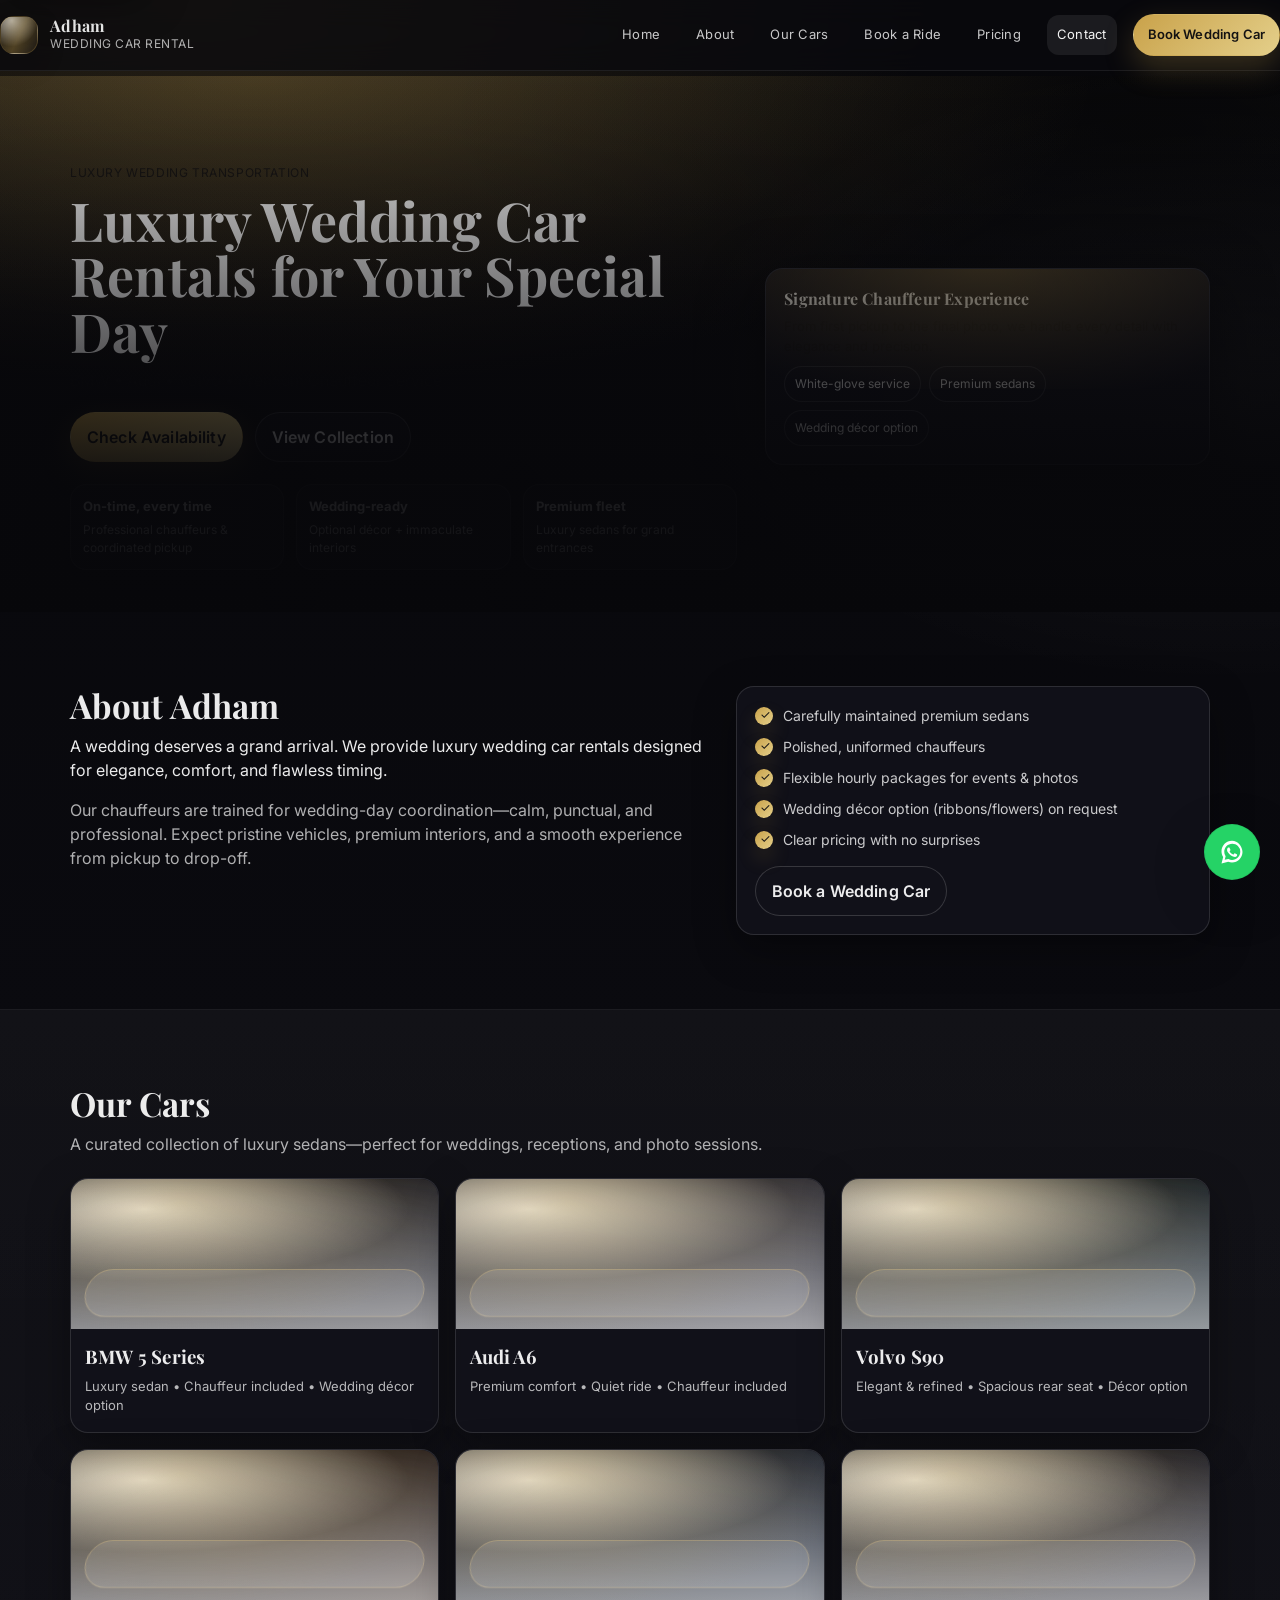
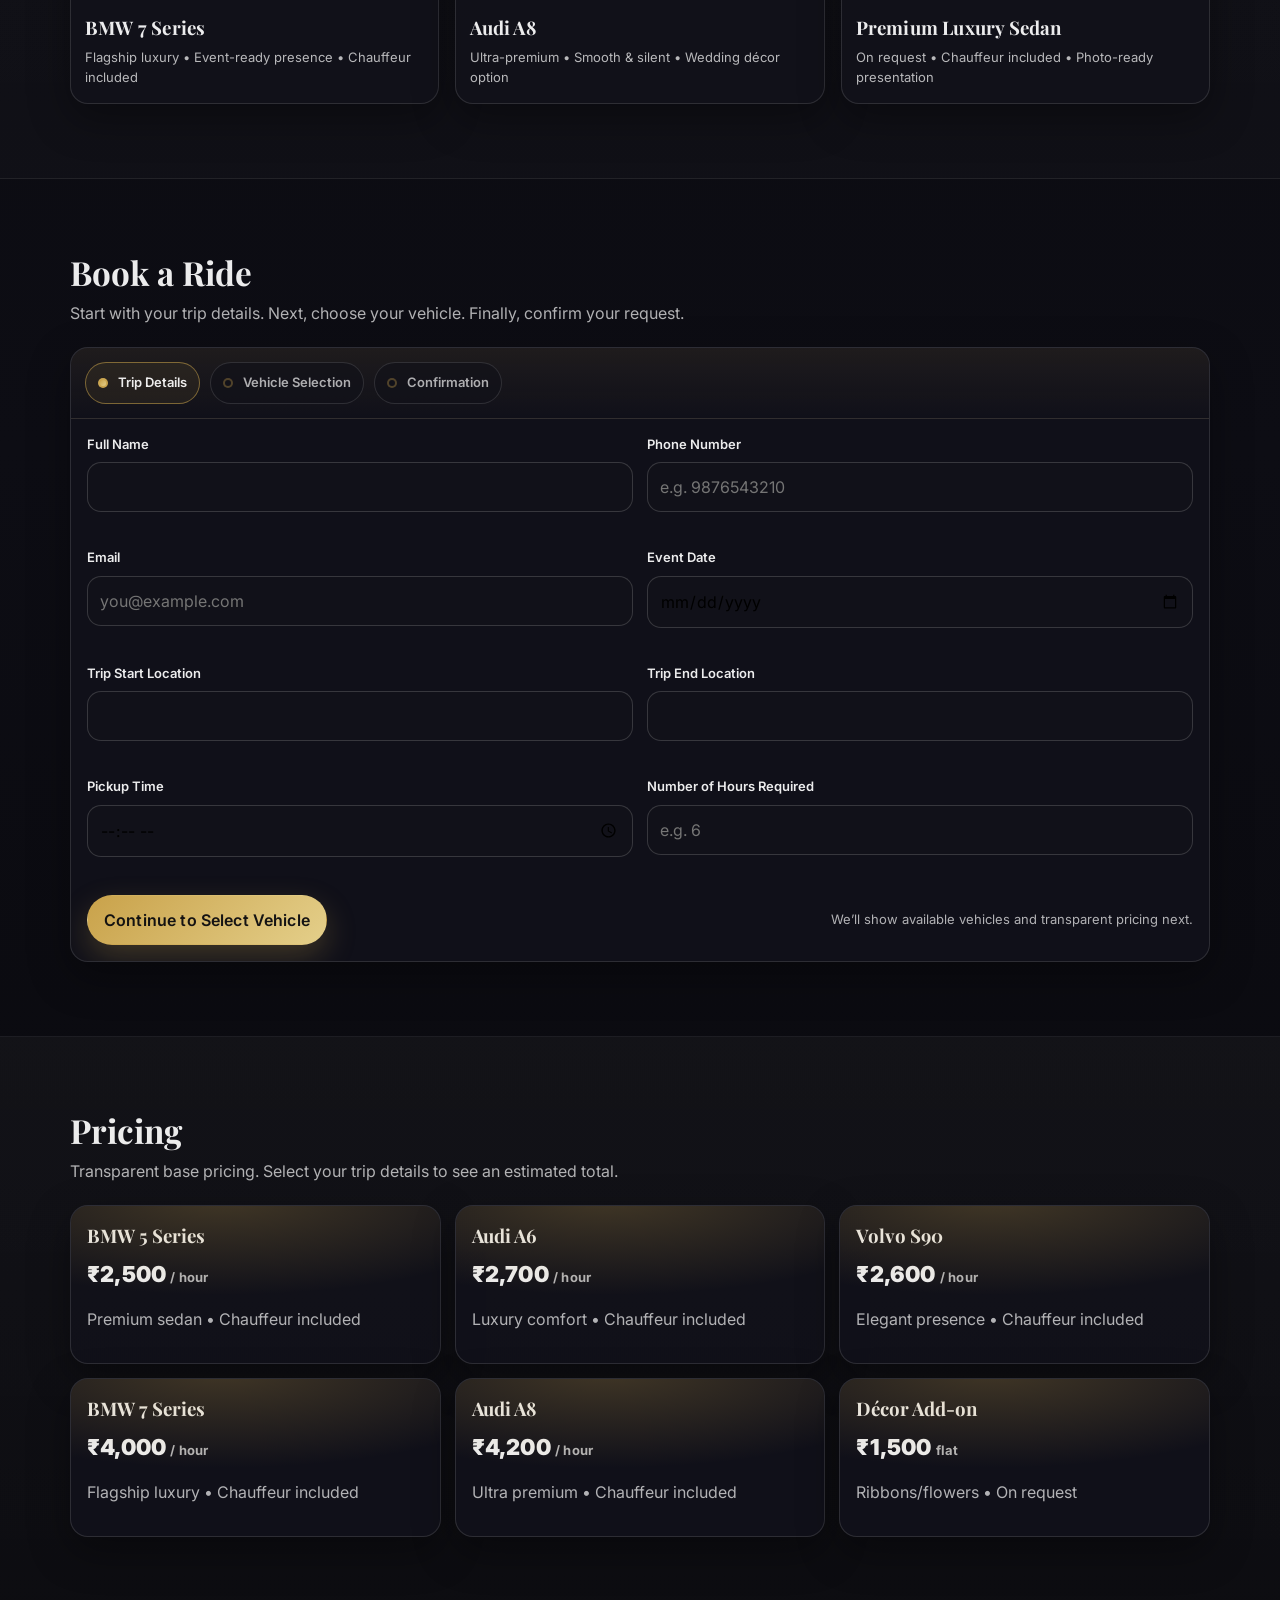
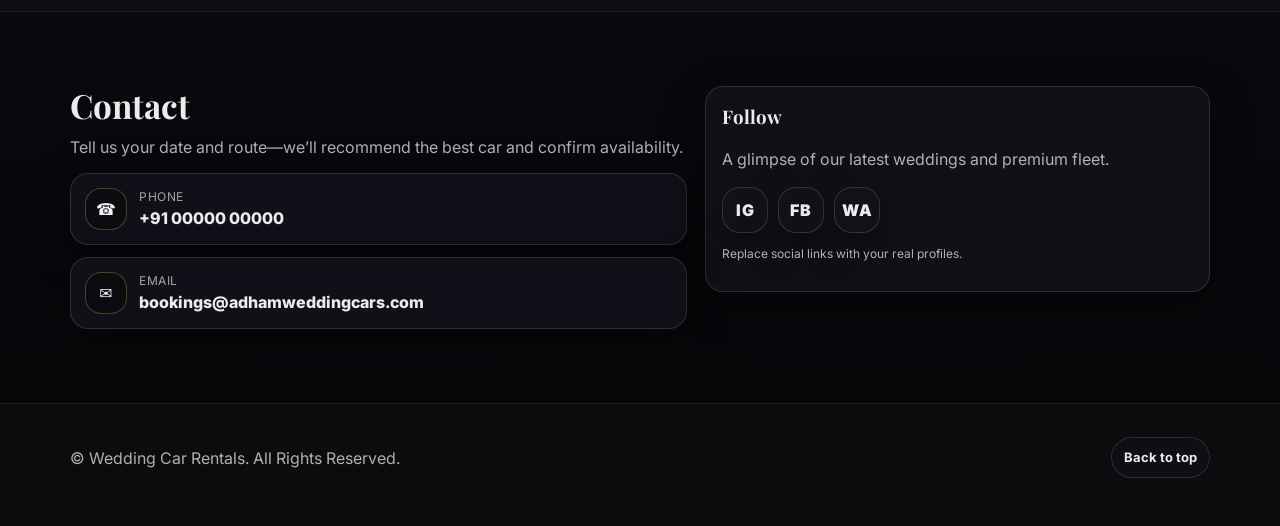
==== index.html @ 4a78a53e "Initial commit" ====
<!doctype html>
<html lang="en">
  <head>
    <meta charset="UTF-8" />
    <meta name="viewport" content="width=device-width, initial-scale=1.0" />
    <meta
      name="description"
      content="Adham Wedding Car Rental — Luxury wedding car rentals with premium chauffeurs. BMW, Audi, Volvo. Elegant, punctual, and unforgettable."
    />
    <title>Adham Wedding Car Rental — Luxury Wedding Cars</title>

    <link rel="preconnect" href="https://fonts.googleapis.com" />
    <link rel="preconnect" href="https://fonts.gstatic.com" crossorigin />
    <link
      href="https://fonts.googleapis.com/css2?family=Inter:wght@300;400;500;600&family=Playfair+Display:wght@500;600;700&display=swap"
      rel="stylesheet"
    />

    <link rel="stylesheet" href="./styles.css" />
  </head>
  <body>
    <a class="skip-link" href="#home">Skip to content</a>

    <header class="site-header" role="banner">
      <nav class="nav" aria-label="Primary">
        <a class="brand" href="#home" aria-label="Adham Wedding Car Rental">
          <span class="brand-mark" aria-hidden="true"></span>
          <span class="brand-text">
            <span class="brand-name">Adham</span>
            <span class="brand-sub">Wedding Car Rental</span>
          </span>
        </a>

        <button class="nav-toggle" type="button" aria-expanded="false" aria-controls="navMenu">
          <span class="nav-toggle-lines" aria-hidden="true"></span>
          <span class="sr-only">Open menu</span>
        </button>

        <div id="navMenu" class="nav-menu">
          <a class="nav-link" href="#home">Home</a>
          <a class="nav-link" href="#about">About</a>
          <a class="nav-link" href="#cars">Our Cars</a>
          <a class="nav-link" href="#booking">Book a Ride</a>
          <a class="nav-link" href="#pricing">Pricing</a>
          <a class="nav-link" href="#contact">Contact</a>
          <a class="btn btn-gold btn-sm" href="#booking">Book Wedding Car</a>
        </div>
      </nav>
    </header>

    <main id="home" class="page">
      <!-- Hero -->
      <section class="hero" aria-label="Hero">
        <div class="container hero-grid">
          <div class="hero-copy">
            <p class="kicker">Luxury wedding transportation</p>
            <h1 class="hero-title">Luxury Wedding Car Rentals for Your Special Day</h1>
            <p class="hero-subtitle">
              BMW • Audi • Volvo • Premium Chauffeur Service
            </p>

            <div class="hero-actions">
              <a class="btn btn-gold" href="#booking">Check Availability</a>
              <a class="btn btn-ghost" href="#cars">View Collection</a>
            </div>

            <dl class="hero-trust">
              <div class="trust-item">
                <dt class="trust-title">On-time, every time</dt>
                <dd class="trust-desc">Professional chauffeurs & coordinated pickup</dd>
              </div>
              <div class="trust-item">
                <dt class="trust-title">Wedding-ready</dt>
                <dd class="trust-desc">Optional décor + immaculate interiors</dd>
              </div>
              <div class="trust-item">
                <dt class="trust-title">Premium fleet</dt>
                <dd class="trust-desc">Luxury sedans for grand entrances</dd>
              </div>
            </dl>
          </div>

          <div class="hero-card" aria-label="Featured cars">
            <div class="hero-card-top">
              <p class="hero-card-title">Signature Chauffeur Experience</p>
              <p class="hero-card-note">
                From first pickup to the final photo, we handle every detail with elegance and
                precision.
              </p>
            </div>
            <div class="hero-badges" aria-hidden="true">
              <span class="badge">White-glove service</span>
              <span class="badge">Premium sedans</span>
              <span class="badge">Wedding décor option</span>
            </div>
          </div>
        </div>
        <div class="hero-fade" aria-hidden="true"></div>
      </section>

      <!-- About -->
      <section id="about" class="section">
        <div class="container two-col">
          <div>
            <h2 class="section-title">About Adham</h2>
            <p class="section-lede">
              A wedding deserves a grand arrival. We provide luxury wedding car rentals designed for
              elegance, comfort, and flawless timing.
            </p>
            <p class="muted">
              Our chauffeurs are trained for wedding-day coordination—calm, punctual, and
              professional. Expect pristine vehicles, premium interiors, and a smooth experience from
              pickup to drop-off.
            </p>
          </div>

          <div class="about-panel" role="note" aria-label="What you can expect">
            <ul class="checklist">
              <li>Carefully maintained premium sedans</li>
              <li>Polished, uniformed chauffeurs</li>
              <li>Flexible hourly packages for events & photos</li>
              <li>Wedding décor option (ribbons/flowers) on request</li>
              <li>Clear pricing with no surprises</li>
            </ul>
            <a class="btn btn-outline" href="#booking">Book a Wedding Car</a>
          </div>
        </div>
      </section>

      <!-- Our Cars -->
      <section id="cars" class="section section-alt">
        <div class="container">
          <div class="section-head">
            <h2 class="section-title">Our Cars</h2>
            <p class="section-lede muted">
              A curated collection of luxury sedans—perfect for weddings, receptions, and photo
              sessions.
            </p>
          </div>

          <div class="cars-grid" role="list">
            <article class="car-card" role="listitem">
              <div class="car-media car-media-bmw5" aria-hidden="true"></div>
              <div class="car-body">
                <h3 class="car-title">BMW 5 Series</h3>
                <p class="car-desc">Luxury sedan • Chauffeur included • Wedding décor option</p>
              </div>
            </article>

            <article class="car-card" role="listitem">
              <div class="car-media car-media-a6" aria-hidden="true"></div>
              <div class="car-body">
                <h3 class="car-title">Audi A6</h3>
                <p class="car-desc">Premium comfort • Quiet ride • Chauffeur included</p>
              </div>
            </article>

            <article class="car-card" role="listitem">
              <div class="car-media car-media-s90" aria-hidden="true"></div>
              <div class="car-body">
                <h3 class="car-title">Volvo S90</h3>
                <p class="car-desc">Elegant & refined • Spacious rear seat • Décor option</p>
              </div>
            </article>

            <article class="car-card" role="listitem">
              <div class="car-media car-media-bmw7" aria-hidden="true"></div>
              <div class="car-body">
                <h3 class="car-title">BMW 7 Series</h3>
                <p class="car-desc">Flagship luxury • Event-ready presence • Chauffeur included</p>
              </div>
            </article>

            <article class="car-card" role="listitem">
              <div class="car-media car-media-a8" aria-hidden="true"></div>
              <div class="car-body">
                <h3 class="car-title">Audi A8</h3>
                <p class="car-desc">Ultra-premium • Smooth & silent • Wedding décor option</p>
              </div>
            </article>

            <article class="car-card" role="listitem">
              <div class="car-media car-media-sclass" aria-hidden="true"></div>
              <div class="car-body">
                <h3 class="car-title">Premium Luxury Sedan</h3>
                <p class="car-desc">On request • Chauffeur included • Photo-ready presentation</p>
              </div>
            </article>
          </div>
        </div>
      </section>

      <!-- Booking -->
      <section id="booking" class="section">
        <div class="container">
          <div class="section-head">
            <h2 class="section-title">Book a Ride</h2>
            <p class="section-lede muted">
              Start with your trip details. Next, choose your vehicle. Finally, confirm your request.
            </p>
          </div>

          <div class="flow">
            <div class="flow-steps" aria-label="Booking steps">
              <div class="step step-active" data-step="1">
                <span class="step-dot" aria-hidden="true"></span>
                <span class="step-label">Trip Details</span>
              </div>
              <div class="step" data-step="2">
                <span class="step-dot" aria-hidden="true"></span>
                <span class="step-label">Vehicle Selection</span>
              </div>
              <div class="step" data-step="3">
                <span class="step-dot" aria-hidden="true"></span>
                <span class="step-label">Confirmation</span>
              </div>
            </div>

            <div class="flow-panels">
              <!-- Step 1 -->
              <section class="panel panel-active" aria-label="Trip details" data-panel="1">
                <form id="tripForm" class="form" novalidate>
                  <div class="grid-2">
                    <div class="field">
                      <label for="fullName">Full Name</label>
                      <input id="fullName" name="fullName" type="text" autocomplete="name" required />
                      <p class="field-error" data-error-for="fullName"></p>
                    </div>

                    <div class="field">
                      <label for="phone">Phone Number</label>
                      <input
                        id="phone"
                        name="phone"
                        type="tel"
                        inputmode="tel"
                        autocomplete="tel"
                        placeholder="e.g. 9876543210"
                        required
                      />
                      <p class="field-error" data-error-for="phone"></p>
                    </div>

                    <div class="field">
                      <label for="email">Email</label>
                      <input
                        id="email"
                        name="email"
                        type="email"
                        autocomplete="email"
                        placeholder="you@example.com"
                        required
                      />
                      <p class="field-error" data-error-for="email"></p>
                    </div>

                    <div class="field">
                      <label for="eventDate">Event Date</label>
                      <input id="eventDate" name="eventDate" type="date" required />
                      <p class="field-error" data-error-for="eventDate"></p>
                    </div>

                    <div class="field">
                      <label for="startLocation">Trip Start Location</label>
                      <input
                        id="startLocation"
                        name="startLocation"
                        type="text"
                        autocomplete="street-address"
                        required
                      />
                      <p class="field-error" data-error-for="startLocation"></p>
                    </div>

                    <div class="field">
                      <label for="endLocation">Trip End Location</label>
                      <input id="endLocation" name="endLocation" type="text" required />
                      <p class="field-error" data-error-for="endLocation"></p>
                    </div>

                    <div class="field">
                      <label for="pickupTime">Pickup Time</label>
                      <input id="pickupTime" name="pickupTime" type="time" required />
                      <p class="field-error" data-error-for="pickupTime"></p>
                    </div>

                    <div class="field">
                      <label for="hours">Number of Hours Required</label>
                      <input
                        id="hours"
                        name="hours"
                        type="number"
                        min="1"
                        step="1"
                        placeholder="e.g. 6"
                        required
                      />
                      <p class="field-error" data-error-for="hours"></p>
                    </div>
                  </div>

                  <div class="form-actions">
                    <button class="btn btn-gold" type="submit">Continue to Select Vehicle</button>
                    <p class="form-note muted">
                      We’ll show available vehicles and transparent pricing next.
                    </p>
                  </div>
                </form>
              </section>

              <!-- Step 2 -->
              <section class="panel" aria-label="Vehicle selection" data-panel="2">
                <div class="summary-box" aria-label="Your trip details">
                  <div class="summary-grid">
                    <div class="summary-item">
                      <p class="summary-label">Route</p>
                      <p class="summary-value" id="summaryRoute">—</p>
                    </div>
                    <div class="summary-item">
                      <p class="summary-label">Date & time</p>
                      <p class="summary-value" id="summaryDateTime">—</p>
                    </div>
                    <div class="summary-item">
                      <p class="summary-label">Duration</p>
                      <p class="summary-value" id="summaryHours">—</p>
                    </div>
                  </div>
                </div>

                <div class="vehicle-grid" id="vehicleGrid" aria-label="Available vehicles">
                  <!-- injected by JS -->
                </div>

                <div class="panel-actions">
                  <button class="btn btn-outline" type="button" id="backToForm">Back</button>
                  <button class="btn btn-gold" type="button" id="continueToConfirm" disabled>
                    Continue to Confirmation
                  </button>
                </div>
              </section>

              <!-- Step 3 -->
              <section class="panel" aria-label="Confirmation" data-panel="3">
                <div class="confirm-grid">
                  <div class="confirm-card">
                    <h3 class="confirm-title">Booking Summary</h3>
                    <div class="confirm-list">
                      <div class="confirm-row">
                        <span class="confirm-key">Selected car</span>
                        <span class="confirm-val" id="confirmCar">—</span>
                      </div>
                      <div class="confirm-row">
                        <span class="confirm-key">Trip</span>
                        <span class="confirm-val" id="confirmTrip">—</span>
                      </div>
                      <div class="confirm-row">
                        <span class="confirm-key">Date & time</span>
                        <span class="confirm-val" id="confirmDateTime">—</span>
                      </div>
                      <div class="confirm-row">
                        <span class="confirm-key">Base price</span>
                        <span class="confirm-val" id="confirmBasePrice">—</span>
                      </div>
                      <div class="confirm-row confirm-total">
                        <span class="confirm-key">Estimated total</span>
                        <span class="confirm-val" id="confirmTotal">—</span>
                      </div>
                    </div>

                    <p class="muted tiny">
                      Final pricing may vary based on travel distance, décor, and waiting time. We’ll
                      confirm details by phone/email.
                    </p>

                    <div class="panel-actions">
                      <button class="btn btn-outline" type="button" id="backToVehicles">Back</button>
                      <button class="btn btn-gold" type="button" id="requestBooking">
                        Request Booking / Confirm Booking
                      </button>
                    </div>

                    <p id="requestResult" class="request-result" role="status" aria-live="polite"></p>
                  </div>

                  <aside class="confirm-aside" aria-label="Trust and support">
                    <div class="aside-box">
                      <h4 class="aside-title">Why couples choose us</h4>
                      <ul class="mini-list">
                        <li>Wedding-day punctuality & calm coordination</li>
                        <li>Immaculate cars with premium interiors</li>
                        <li>Experienced chauffeurs, polished service</li>
                      </ul>
                    </div>
                    <div class="aside-box">
                      <h4 class="aside-title">Need help?</h4>
                      <p class="muted">
                        Call us and we’ll guide you through the best car and package for your event.
                      </p>
                      <a class="btn btn-outline btn-full" href="tel:+910000000000">Call Now</a>
                    </div>
                  </aside>
                </div>
              </section>
            </div>
          </div>
        </div>
      </section>

      <!-- Pricing -->
      <section id="pricing" class="section section-alt">
        <div class="container">
          <div class="section-head">
            <h2 class="section-title">Pricing</h2>
            <p class="section-lede muted">
              Transparent base pricing. Select your trip details to see an estimated total.
            </p>
          </div>

          <div class="pricing-grid" aria-label="Base pricing">
            <div class="price-card">
              <h3 class="price-title">BMW 5 Series</h3>
              <p class="price-amt">₹2,500 <span class="price-unit">/ hour</span></p>
              <p class="muted">Premium sedan • Chauffeur included</p>
            </div>
            <div class="price-card">
              <h3 class="price-title">Audi A6</h3>
              <p class="price-amt">₹2,700 <span class="price-unit">/ hour</span></p>
              <p class="muted">Luxury comfort • Chauffeur included</p>
            </div>
            <div class="price-card">
              <h3 class="price-title">Volvo S90</h3>
              <p class="price-amt">₹2,600 <span class="price-unit">/ hour</span></p>
              <p class="muted">Elegant presence • Chauffeur included</p>
            </div>
            <div class="price-card">
              <h3 class="price-title">BMW 7 Series</h3>
              <p class="price-amt">₹4,000 <span class="price-unit">/ hour</span></p>
              <p class="muted">Flagship luxury • Chauffeur included</p>
            </div>
            <div class="price-card">
              <h3 class="price-title">Audi A8</h3>
              <p class="price-amt">₹4,200 <span class="price-unit">/ hour</span></p>
              <p class="muted">Ultra premium • Chauffeur included</p>
            </div>
            <div class="price-card">
              <h3 class="price-title">Décor Add-on</h3>
              <p class="price-amt">₹1,500 <span class="price-unit">flat</span></p>
              <p class="muted">Ribbons/flowers • On request</p>
            </div>
          </div>
        </div>
      </section>

      <!-- Contact -->
      <section id="contact" class="section">
        <div class="container contact-grid">
          <div>
            <h2 class="section-title">Contact</h2>
            <p class="section-lede muted">
              Tell us your date and route—we’ll recommend the best car and confirm availability.
            </p>
            <div class="contact-cards">
              <a class="contact-card" href="tel:+910000000000">
                <span class="contact-icon" aria-hidden="true">☎</span>
                <span>
                  <span class="contact-label">Phone</span>
                  <span class="contact-value">+91 00000 00000</span>
                </span>
              </a>
              <a class="contact-card" href="mailto:bookings@adhamweddingcars.com">
                <span class="contact-icon" aria-hidden="true">✉</span>
                <span>
                  <span class="contact-label">Email</span>
                  <span class="contact-value">bookings@adhamweddingcars.com</span>
                </span>
              </a>
            </div>
          </div>

          <div class="social-panel" aria-label="Social links">
            <h3 class="social-title">Follow</h3>
            <p class="muted">A glimpse of our latest weddings and premium fleet.</p>
            <div class="social-row">
              <a class="social-btn" href="#" aria-label="Instagram">
                <span aria-hidden="true">IG</span>
              </a>
              <a class="social-btn" href="#" aria-label="Facebook">
                <span aria-hidden="true">FB</span>
              </a>
              <a class="social-btn" href="#" aria-label="WhatsApp">
                <span aria-hidden="true">WA</span>
              </a>
            </div>
            <p class="muted tiny">Replace social links with your real profiles.</p>
          </div>
        </div>
      </section>
    </main>

    <footer class="footer" role="contentinfo">
      <div class="container footer-row">
        <p class="muted">© Wedding Car Rentals. All Rights Reserved.</p>
        <a class="back-top" href="#home">Back to top</a>
      </div>
    </footer>

    <a
      class="whatsapp-float"
      href="https://wa.me/918281943136?text=Hi%20Adham%2C%20I%27d%20like%20to%20book%20a%20wedding%20car."
      target="_blank"
      rel="noopener noreferrer"
      aria-label="Chat on WhatsApp"
    >
      <svg viewBox="0 0 32 32" aria-hidden="true" focusable="false">
        <path
          fill="currentColor"
          d="M16.02 3C9.39 3 4 8.39 4 15.02c0 2.33.66 4.6 1.91 6.56L4 29l7.63-1.86a12 12 0 0 0 4.39.83h.01C22.61 27.97 28 22.6 28 15.99 28 9.39 22.63 3 16.02 3Zm0 22.12h-.01c-1.42 0-2.82-.38-4.05-1.09l-.29-.17-3.98.97 1.06-3.87-.19-.3a9.1 9.1 0 0 1-1.4-4.93c0-5.03 4.1-9.13 9.14-9.13 2.44 0 4.73.95 6.45 2.67a9.08 9.08 0 0 1 2.68 6.44c0 5.03-4.1 9.41-9.41 9.41Zm5.24-6.72c-.28-.14-1.66-.82-1.92-.91-.26-.1-.45-.14-.64.14-.19.28-.74.91-.91 1.1-.17.19-.33.21-.62.07-.28-.14-1.18-.43-2.25-1.38-.83-.74-1.39-1.66-1.55-1.94-.16-.28-.02-.44.12-.58.13-.13.28-.33.43-.5.14-.17.19-.28.29-.47.1-.19.05-.36-.02-.5-.07-.14-.64-1.55-.88-2.13-.23-.56-.46-.49-.64-.5h-.55c-.19 0-.5.07-.76.36-.26.28-1 1-1 2.44 0 1.44 1.02 2.83 1.17 3.03.14.19 2 3.06 4.85 4.28.68.29 1.2.46 1.61.59.68.22 1.3.19 1.79.11.55-.08 1.66-.68 1.9-1.34.23-.66.23-1.23.16-1.34-.07-.12-.26-.19-.55-.33Z"
        />
      </svg>
    </a>

    <script src="./script.js" defer></script>
  </body>
</html>
---- styles.css ----
:root {
  --bg: #07070a;
  --bg-2: #0d0d14;
  --text: rgba(255, 255, 255, 0.92);
  --muted: rgba(255, 255, 255, 0.68);
  --hairline: rgba(255, 255, 255, 0.12);
  --soft: rgba(255, 255, 255, 0.06);
  --surface: rgba(18, 18, 26, 0.86);
  --surface-strong: rgba(18, 18, 26, 0.94);
  --glass: rgba(18, 18, 26, 0.62);
  --gold: #c9a24a;
  --gold-2: #e4cf8a;
  --shadow: 0 18px 60px rgba(0, 0, 0, 0.55);
  --shadow-soft: 0 14px 40px rgba(0, 0, 0, 0.35);
  --radius: 18px;
  --radius-sm: 14px;
  --max: 1140px;
  --serif: "Playfair Display", ui-serif, Georgia, serif;
  --sans: "Inter", ui-sans-serif, system-ui, -apple-system, Segoe UI, Roboto, Arial, sans-serif;
  --ease: cubic-bezier(0.2, 0.8, 0.2, 1);
}

*,
*::before,
*::after {
  box-sizing: border-box;
}

html {
  scroll-behavior: smooth;
}

body {
  margin: 0;
  font-family: var(--sans);
  color: var(--text);
  background:
    radial-gradient(1200px 520px at 15% 0%, rgba(201, 162, 74, 0.16), rgba(201, 162, 74, 0) 62%),
    radial-gradient(900px 520px at 95% 10%, rgba(255, 255, 255, 0.06), rgba(255, 255, 255, 0) 60%),
    linear-gradient(180deg, var(--bg), var(--bg-2) 55%, var(--bg));
  line-height: 1.5;
  text-rendering: optimizeLegibility;
}

img {
  max-width: 100%;
  display: block;
}

a {
  color: inherit;
  text-decoration: none;
}

button,
input {
  font: inherit;
}

.sr-only {
  position: absolute;
  width: 1px;
  height: 1px;
  padding: 0;
  margin: -1px;
  overflow: hidden;
  clip: rect(0, 0, 0, 0);
  white-space: nowrap;
  border-width: 0;
}

.skip-link {
  position: absolute;
  top: 10px;
  left: 10px;
  z-index: 9999;
  padding: 10px 12px;
  border-radius: 12px;
  background: var(--surface-strong);
  border: 1px solid var(--hairline);
  box-shadow: var(--shadow-soft);
  transform: translateY(-150%);
  transition: transform 240ms var(--ease);
}
.skip-link:focus {
  transform: translateY(0);
}

.container {
  width: min(var(--max), calc(100% - 40px));
  margin: 0 auto;
}

.site-header {
  position: fixed;
  top: 0;
  left: 0;
  right: 0;
  z-index: 80;
  background: rgba(10, 10, 14, 0.72);
  backdrop-filter: blur(14px);
  border-bottom: 1px solid rgba(255, 255, 255, 0.08);
}

.nav {
  display: flex;
  align-items: center;
  justify-content: space-between;
  gap: 16px;
  padding: 14px 0;
}

.brand {
  display: flex;
  align-items: center;
  gap: 12px;
}

.brand-mark {
  width: 38px;
  height: 38px;
  border-radius: 14px;
  background:
    radial-gradient(120% 120% at 30% 10%, rgba(255, 255, 255, 0.7), rgba(255, 255, 255, 0) 60%),
    linear-gradient(135deg, rgba(11, 11, 15, 0.98), rgba(11, 11, 15, 0.88));
  border: 1px solid rgba(201, 162, 74, 0.35);
  box-shadow: 0 10px 30px rgba(11, 11, 15, 0.16);
  position: relative;
  overflow: hidden;
}
.brand-mark::after {
  content: "";
  position: absolute;
  inset: -40%;
  background: linear-gradient(90deg, rgba(201, 162, 74, 0), rgba(201, 162, 74, 0.45), rgba(201, 162, 74, 0));
  transform: rotate(25deg);
  opacity: 0.8;
}

.brand-text {
  display: grid;
}
.brand-name {
  font-family: var(--serif);
  font-weight: 700;
  letter-spacing: 0.3px;
  line-height: 1.1;
}
.brand-sub {
  font-size: 12px;
  color: var(--muted);
  letter-spacing: 0.5px;
  text-transform: uppercase;
}

.nav-toggle {
  display: none;
  appearance: none;
  border: 1px solid var(--hairline);
  background: var(--surface-strong);
  border-radius: 14px;
  padding: 10px 12px;
  box-shadow: var(--shadow-soft);
}
.nav-toggle-lines {
  width: 18px;
  height: 12px;
  display: block;
  position: relative;
}
.nav-toggle-lines::before,
.nav-toggle-lines::after {
  content: "";
  position: absolute;
  left: 0;
  right: 0;
  height: 2px;
  background: rgba(255, 255, 255, 0.9);
  border-radius: 99px;
}
.nav-toggle-lines::before {
  top: 0;
}
.nav-toggle-lines::after {
  bottom: 0;
}
.nav-toggle-lines {
  background: rgba(255, 255, 255, 0.9);
  height: 2px;
  border-radius: 99px;
  top: 5px;
}

.nav-menu {
  display: flex;
  align-items: center;
  gap: 16px;
}
.nav-link {
  font-size: 13px;
  color: rgba(255, 255, 255, 0.78);
  letter-spacing: 0.25px;
  padding: 10px 10px;
  border-radius: 12px;
  transition: background 180ms var(--ease), color 180ms var(--ease);
}
.nav-link:hover {
  background: rgba(201, 162, 74, 0.1);
  color: rgba(255, 255, 255, 0.95);
}
.nav-link.active {
  background: rgba(255, 255, 255, 0.08);
  color: rgba(255, 255, 255, 0.95);
}

.page {
  padding-top: 76px;
}

.btn {
  display: inline-flex;
  align-items: center;
  justify-content: center;
  gap: 10px;
  padding: 12px 16px;
  border-radius: 999px;
  border: 1px solid transparent;
  font-weight: 600;
  letter-spacing: 0.15px;
  cursor: pointer;
  transition:
    transform 180ms var(--ease),
    box-shadow 180ms var(--ease),
    background 180ms var(--ease),
    border-color 180ms var(--ease),
    color 180ms var(--ease);
  user-select: none;
}
.btn:active {
  transform: translateY(1px);
}

.btn-gold {
  background: linear-gradient(135deg, var(--gold), var(--gold-2));
  color: rgba(11, 11, 15, 0.96);
  box-shadow: 0 12px 30px rgba(201, 162, 74, 0.25);
}
.btn-gold:hover {
  box-shadow: 0 16px 40px rgba(201, 162, 74, 0.34);
  transform: translateY(-1px);
}

.btn-ghost {
  background: rgba(18, 18, 26, 0.65);
  border-color: rgba(255, 255, 255, 0.14);
  color: rgba(255, 255, 255, 0.92);
}
.btn-ghost:hover {
  background: rgba(18, 18, 26, 0.9);
  box-shadow: var(--shadow-soft);
  transform: translateY(-1px);
}

.btn-outline {
  background: rgba(18, 18, 26, 0.88);
  border-color: rgba(255, 255, 255, 0.16);
  color: rgba(255, 255, 255, 0.92);
}
.btn-outline:hover {
  border-color: rgba(201, 162, 74, 0.45);
  box-shadow: var(--shadow-soft);
  transform: translateY(-1px);
}

.btn-sm {
  padding: 10px 14px;
  font-size: 13px;
}
.btn-full {
  width: 100%;
}

.hero {
  position: relative;
  overflow: hidden;
  padding: 88px 0 42px;
}
.hero::before {
  content: "";
  position: absolute;
  inset: 0;
  background:
    radial-gradient(1400px 520px at 20% 0%, rgba(201, 162, 74, 0.22), rgba(201, 162, 74, 0) 60%),
    radial-gradient(1200px 480px at 90% 10%, rgba(0, 0, 0, 0.5), rgba(0, 0, 0, 0) 60%),
    linear-gradient(180deg, rgba(255, 255, 255, 0.02), rgba(255, 255, 255, 0) 55%);
}
.hero::after {
  content: "";
  position: absolute;
  inset: 0;
  background:
    linear-gradient(180deg, rgba(7, 7, 10, 0.0), rgba(7, 7, 10, 0.92) 74%);
  background-size: cover;
  opacity: 1;
  mix-blend-mode: normal;
  filter: none;
}

.hero-grid {
  position: relative;
  display: grid;
  grid-template-columns: 1.2fr 0.8fr;
  gap: 28px;
  align-items: center;
}

.kicker {
  margin: 0 0 10px;
  font-size: 12px;
  letter-spacing: 0.6px;
  text-transform: uppercase;
  color: rgba(11, 11, 15, 0.7);
}

.hero-title {
  margin: 0 0 10px;
  font-family: var(--serif);
  font-weight: 700;
  letter-spacing: 0.2px;
  font-size: clamp(34px, 4.2vw, 54px);
  line-height: 1.03;
}

.hero-subtitle {
  margin: 0 0 20px;
  color: rgba(11, 11, 15, 0.78);
  font-size: 16px;
}

.hero-actions {
  display: flex;
  flex-wrap: wrap;
  gap: 12px;
  margin-bottom: 22px;
}

.hero-trust {
  display: grid;
  grid-template-columns: repeat(3, minmax(0, 1fr));
  gap: 12px;
  margin: 0;
}
.trust-item {
  background: var(--glass);
  border: 1px solid rgba(255, 255, 255, 0.1);
  border-radius: 16px;
  padding: 12px 12px;
  box-shadow: var(--shadow-soft);
}
.trust-title {
  font-weight: 700;
  font-size: 13px;
  margin: 0 0 4px;
}
.trust-desc {
  margin: 0;
  font-size: 12px;
  color: var(--muted);
}

.hero-card {
  position: relative;
  background: var(--surface);
  border: 1px solid rgba(255, 255, 255, 0.12);
  border-radius: var(--radius);
  box-shadow: var(--shadow);
  overflow: hidden;
}
.hero-card::before {
  content: "";
  position: absolute;
  inset: -60px -60px auto -60px;
  height: 180px;
  background: radial-gradient(60% 80% at 50% 30%, rgba(201, 162, 74, 0.35), rgba(201, 162, 74, 0));
}
.hero-card-top {
  padding: 18px 18px 10px;
}
.hero-card-title {
  margin: 0 0 6px;
  font-family: var(--serif);
  font-weight: 700;
  letter-spacing: 0.2px;
}
.hero-card-note {
  margin: 0;
  color: rgba(11, 11, 15, 0.72);
  font-size: 13px;
}
.hero-badges {
  display: flex;
  flex-wrap: wrap;
  gap: 8px;
  padding: 0 18px 18px;
}
.badge {
  font-size: 12px;
  padding: 8px 10px;
  border-radius: 999px;
  border: 1px solid rgba(255, 255, 255, 0.12);
  background: rgba(18, 18, 26, 0.7);
}

.hero-fade {
  position: absolute;
  left: 0;
  right: 0;
  bottom: -2px;
  height: 48px;
  background: linear-gradient(180deg, rgba(7, 7, 10, 0), rgba(7, 7, 10, 1));
}

.section {
  padding: 74px 0;
}
.section-alt {
  background: linear-gradient(180deg, rgba(255, 255, 255, 0.03), rgba(255, 255, 255, 0.015));
  border-top: 1px solid rgba(255, 255, 255, 0.06);
  border-bottom: 1px solid rgba(255, 255, 255, 0.06);
}

.section-head {
  max-width: 820px;
  margin-bottom: 22px;
}

.section-title {
  margin: 0 0 10px;
  font-family: var(--serif);
  font-weight: 700;
  font-size: clamp(26px, 2.6vw, 36px);
  line-height: 1.15;
}

.section-lede {
  margin: 0;
  font-size: 16px;
}

.muted {
  color: var(--muted);
}
.tiny {
  font-size: 12px;
}

.two-col {
  display: grid;
  grid-template-columns: 1.15fr 0.85fr;
  gap: 24px;
  align-items: start;
}

.about-panel {
  border-radius: var(--radius);
  border: 1px solid rgba(255, 255, 255, 0.12);
  background: var(--surface-strong);
  box-shadow: var(--shadow-soft);
  padding: 18px;
}

.checklist {
  list-style: none;
  padding: 0;
  margin: 0 0 16px;
  display: grid;
  gap: 10px;
}
.checklist li {
  position: relative;
  padding-left: 28px;
  font-size: 14px;
  color: rgba(255, 255, 255, 0.78);
}
.checklist li::before {
  content: "";
  position: absolute;
  left: 0;
  top: 2px;
  width: 18px;
  height: 18px;
  border-radius: 999px;
  background: linear-gradient(135deg, var(--gold), var(--gold-2));
  box-shadow: 0 10px 20px rgba(201, 162, 74, 0.18);
}
.checklist li::after {
  content: "✓";
  position: absolute;
  left: 5px;
  top: 1px;
  font-size: 12px;
  color: rgba(11, 11, 15, 0.95);
}

.cars-grid {
  display: grid;
  grid-template-columns: repeat(3, minmax(0, 1fr));
  gap: 16px;
}

.car-card {
  border-radius: var(--radius);
  border: 1px solid rgba(255, 255, 255, 0.12);
  background: var(--surface);
  box-shadow: var(--shadow-soft);
  overflow: hidden;
  transform: translateY(0);
  transition: transform 240ms var(--ease), box-shadow 240ms var(--ease), border-color 240ms var(--ease);
}
.car-card:hover {
  transform: translateY(-4px);
  box-shadow: var(--shadow);
  border-color: rgba(201, 162, 74, 0.42);
}

.car-media {
  height: 150px;
  position: relative;
  background:
    radial-gradient(120% 80% at 20% 20%, rgba(255, 255, 255, 0.9), rgba(255, 255, 255, 0) 60%),
    linear-gradient(135deg, rgba(11, 11, 15, 0.95), rgba(11, 11, 15, 0.75));
}
.car-media::after {
  content: "";
  position: absolute;
  inset: 0;
  background:
    radial-gradient(500px 220px at 30% 15%, rgba(201, 162, 74, 0.34), rgba(201, 162, 74, 0) 60%),
    linear-gradient(180deg, rgba(255, 255, 255, 0), rgba(255, 255, 255, 0.55));
  opacity: 0.95;
}
.car-media::before {
  content: "";
  position: absolute;
  left: 14px;
  right: 14px;
  bottom: 12px;
  height: 48px;
  border-radius: 26px;
  background: rgba(255, 255, 255, 0.12);
  border: 1px solid rgba(201, 162, 74, 0.35);
  transform: skewX(-10deg);
  filter: blur(0.2px);
}

.car-media-bmw5 {
  background:
    radial-gradient(120% 80% at 20% 20%, rgba(255, 255, 255, 0.9), rgba(255, 255, 255, 0) 60%),
    linear-gradient(135deg, #0b0b0f, #2c2c34);
}
.car-media-a6 {
  background:
    radial-gradient(120% 80% at 20% 20%, rgba(255, 255, 255, 0.9), rgba(255, 255, 255, 0) 60%),
    linear-gradient(135deg, #14141a, #3b3b46);
}
.car-media-s90 {
  background:
    radial-gradient(120% 80% at 20% 20%, rgba(255, 255, 255, 0.9), rgba(255, 255, 255, 0) 60%),
    linear-gradient(135deg, #0b0b0f, #1f2a33);
}
.car-media-bmw7 {
  background:
    radial-gradient(120% 80% at 20% 20%, rgba(255, 255, 255, 0.9), rgba(255, 255, 255, 0) 60%),
    linear-gradient(135deg, #0b0b0f, #3a2e2a);
}
.car-media-a8 {
  background:
    radial-gradient(120% 80% at 20% 20%, rgba(255, 255, 255, 0.9), rgba(255, 255, 255, 0) 60%),
    linear-gradient(135deg, #0b0b0f, #2a3242);
}
.car-media-sclass {
  background:
    radial-gradient(120% 80% at 20% 20%, rgba(255, 255, 255, 0.9), rgba(255, 255, 255, 0) 60%),
    linear-gradient(135deg, #0b0b0f, #292933);
}

.car-body {
  padding: 14px 14px 16px;
}
.car-title {
  margin: 0 0 6px;
  font-family: var(--serif);
  letter-spacing: 0.2px;
}
.car-desc {
  margin: 0;
  font-size: 13px;
  color: rgba(255, 255, 255, 0.7);
}

.flow {
  border-radius: var(--radius);
  border: 1px solid rgba(255, 255, 255, 0.12);
  box-shadow: var(--shadow-soft);
  background: var(--surface-strong);
  overflow: hidden;
}

.flow-steps {
  display: flex;
  gap: 10px;
  padding: 14px 14px;
  border-bottom: 1px solid rgba(255, 255, 255, 0.08);
  background: linear-gradient(180deg, rgba(201, 162, 74, 0.08), rgba(201, 162, 74, 0));
}

.step {
  display: flex;
  align-items: center;
  gap: 10px;
  padding: 10px 12px;
  border-radius: 999px;
  border: 1px solid rgba(255, 255, 255, 0.12);
  color: rgba(255, 255, 255, 0.66);
  background: rgba(18, 18, 26, 0.65);
  transition: border-color 200ms var(--ease), background 200ms var(--ease), color 200ms var(--ease);
}
.step-dot {
  width: 10px;
  height: 10px;
  border-radius: 999px;
  border: 2px solid rgba(201, 162, 74, 0.35);
  background: rgba(18, 18, 26, 0.9);
}
.step-label {
  font-size: 13px;
  font-weight: 600;
}
.step-active {
  border-color: rgba(201, 162, 74, 0.55);
  color: rgba(255, 255, 255, 0.92);
  background: rgba(201, 162, 74, 0.08);
}
.step-active .step-dot {
  border-color: rgba(201, 162, 74, 0.8);
  background: linear-gradient(135deg, var(--gold), var(--gold-2));
}

.flow-panels {
  padding: 16px;
}

.panel {
  display: none;
  animation: fadeUp 420ms var(--ease) both;
}
.panel-active {
  display: block;
}

@keyframes fadeUp {
  from {
    opacity: 0;
    transform: translateY(8px);
  }
  to {
    opacity: 1;
    transform: translateY(0);
  }
}

.form .grid-2 {
  display: grid;
  grid-template-columns: repeat(2, minmax(0, 1fr));
  gap: 14px;
}

.field label {
  display: block;
  font-size: 13px;
  font-weight: 600;
  margin-bottom: 8px;
}

.field input {
  width: 100%;
  border-radius: 14px;
  border: 1px solid rgba(255, 255, 255, 0.16);
  background: rgba(18, 18, 26, 0.92);
  padding: 12px 12px;
  outline: none;
  transition: border-color 180ms var(--ease), box-shadow 180ms var(--ease);
}
.field input:focus {
  border-color: rgba(201, 162, 74, 0.65);
  box-shadow: 0 0 0 4px rgba(201, 162, 74, 0.14);
}
.field input[aria-invalid="true"] {
  border-color: rgba(181, 37, 37, 0.5);
  box-shadow: 0 0 0 4px rgba(181, 37, 37, 0.12);
}

.field-error {
  margin: 6px 0 0;
  font-size: 12px;
  color: rgba(181, 37, 37, 0.88);
  min-height: 16px;
}

.form-actions {
  display: flex;
  align-items: center;
  justify-content: space-between;
  gap: 12px;
  margin-top: 16px;
  flex-wrap: wrap;
}
.form-note {
  margin: 0;
  font-size: 13px;
}

.summary-box {
  border-radius: var(--radius);
  border: 1px solid rgba(255, 255, 255, 0.12);
  background: rgba(18, 18, 26, 0.78);
  box-shadow: var(--shadow-soft);
  padding: 14px;
  margin-bottom: 14px;
}
.summary-grid {
  display: grid;
  grid-template-columns: repeat(3, minmax(0, 1fr));
  gap: 12px;
}
.summary-label {
  margin: 0 0 6px;
  font-size: 12px;
  text-transform: uppercase;
  letter-spacing: 0.6px;
  color: rgba(11, 11, 15, 0.6);
}
.summary-value {
  margin: 0;
  font-weight: 700;
  letter-spacing: 0.2px;
}

.vehicle-grid {
  display: grid;
  grid-template-columns: repeat(3, minmax(0, 1fr));
  gap: 14px;
}

.vehicle-card {
  border-radius: var(--radius);
  border: 1px solid rgba(255, 255, 255, 0.12);
  overflow: hidden;
  background: var(--surface);
  box-shadow: var(--shadow-soft);
  transition: transform 220ms var(--ease), border-color 220ms var(--ease), box-shadow 220ms var(--ease);
}
.vehicle-card:hover {
  transform: translateY(-3px);
  border-color: rgba(201, 162, 74, 0.42);
  box-shadow: var(--shadow);
}
.vehicle-card.selected {
  border-color: rgba(201, 162, 74, 0.75);
  box-shadow: 0 18px 60px rgba(201, 162, 74, 0.18);
}
.vehicle-media {
  height: 120px;
  background:
    radial-gradient(120% 90% at 20% 10%, rgba(255, 255, 255, 0.9), rgba(255, 255, 255, 0) 60%),
    linear-gradient(135deg, rgba(11, 11, 15, 0.95), rgba(11, 11, 15, 0.75));
  position: relative;
}
.vehicle-media::after {
  content: "";
  position: absolute;
  inset: 0;
  background: radial-gradient(420px 170px at 35% 10%, rgba(201, 162, 74, 0.33), rgba(201, 162, 74, 0) 60%);
}
.vehicle-body {
  padding: 12px 12px 14px;
}
.vehicle-title {
  margin: 0 0 6px;
  font-family: var(--serif);
}
.vehicle-price {
  margin: 0 0 10px;
  font-weight: 800;
  letter-spacing: 0.2px;
}
.vehicle-meta {
  margin: 0 0 12px;
  font-size: 12px;
  color: rgba(255, 255, 255, 0.7);
}

.panel-actions {
  display: flex;
  justify-content: space-between;
  gap: 12px;
  margin-top: 14px;
  flex-wrap: wrap;
}

.confirm-grid {
  display: grid;
  grid-template-columns: 1.2fr 0.8fr;
  gap: 16px;
}
.confirm-card {
  border-radius: var(--radius);
  border: 1px solid rgba(255, 255, 255, 0.12);
  background: var(--surface-strong);
  box-shadow: var(--shadow-soft);
  padding: 16px;
}
.confirm-title {
  margin: 0 0 10px;
  font-family: var(--serif);
  font-size: 22px;
}
.confirm-list {
  display: grid;
  gap: 10px;
  margin: 10px 0 10px;
}
.confirm-row {
  display: flex;
  justify-content: space-between;
  gap: 12px;
  padding: 10px 10px;
  border-radius: 14px;
  background: rgba(255, 255, 255, 0.05);
  border: 1px solid rgba(255, 255, 255, 0.08);
}
.confirm-total {
  background: rgba(201, 162, 74, 0.1);
  border-color: rgba(201, 162, 74, 0.22);
}
.confirm-key {
  color: rgba(255, 255, 255, 0.72);
  font-size: 13px;
}
.confirm-val {
  font-weight: 800;
  letter-spacing: 0.15px;
  text-align: right;
}
.request-result {
  margin: 12px 0 0;
  font-size: 13px;
  color: rgba(255, 255, 255, 0.78);
  min-height: 18px;
}

.confirm-aside {
  display: grid;
  gap: 12px;
}
.aside-box {
  border-radius: var(--radius);
  border: 1px solid rgba(255, 255, 255, 0.12);
  background: var(--surface);
  box-shadow: var(--shadow-soft);
  padding: 14px;
}
.aside-title {
  margin: 0 0 8px;
  font-family: var(--serif);
}
.mini-list {
  margin: 0;
  padding-left: 18px;
  color: rgba(255, 255, 255, 0.74);
  font-size: 13px;
}
.mini-list li + li {
  margin-top: 8px;
}

.pricing-grid {
  display: grid;
  grid-template-columns: repeat(3, minmax(0, 1fr));
  gap: 14px;
}
.price-card {
  border-radius: var(--radius);
  border: 1px solid rgba(255, 255, 255, 0.12);
  background: var(--surface-strong);
  box-shadow: var(--shadow-soft);
  padding: 16px;
  position: relative;
  overflow: hidden;
}
.price-card::before {
  content: "";
  position: absolute;
  inset: -40% -40% auto -40%;
  height: 160px;
  background: radial-gradient(50% 60% at 45% 35%, rgba(201, 162, 74, 0.26), rgba(201, 162, 74, 0));
}
.price-title {
  margin: 0 0 8px;
  font-family: var(--serif);
}
.price-amt {
  margin: 0 0 8px;
  font-weight: 900;
  font-size: 22px;
  letter-spacing: 0.2px;
}
.price-unit {
  font-size: 13px;
  color: rgba(255, 255, 255, 0.68);
  font-weight: 700;
}

.contact-grid {
  display: grid;
  grid-template-columns: 1.1fr 0.9fr;
  gap: 18px;
  align-items: start;
}
.contact-cards {
  display: grid;
  gap: 12px;
  margin-top: 14px;
}
.contact-card {
  display: flex;
  gap: 12px;
  align-items: center;
  padding: 14px;
  border-radius: var(--radius);
  border: 1px solid rgba(255, 255, 255, 0.12);
  background: var(--surface-strong);
  box-shadow: var(--shadow-soft);
  transition: transform 220ms var(--ease), border-color 220ms var(--ease), box-shadow 220ms var(--ease);
}
.contact-card:hover {
  transform: translateY(-2px);
  border-color: rgba(201, 162, 74, 0.42);
  box-shadow: var(--shadow);
}
.contact-icon {
  width: 42px;
  height: 42px;
  border-radius: 16px;
  display: grid;
  place-items: center;
  background: linear-gradient(135deg, rgba(11, 11, 15, 0.92), rgba(11, 11, 15, 0.78));
  border: 1px solid rgba(201, 162, 74, 0.35);
  color: rgba(255, 255, 255, 0.95);
  font-size: 16px;
}
.contact-label {
  display: block;
  font-size: 12px;
  text-transform: uppercase;
  letter-spacing: 0.6px;
  color: rgba(255, 255, 255, 0.62);
}
.contact-value {
  display: block;
  font-weight: 800;
}

.social-panel {
  border-radius: var(--radius);
  border: 1px solid rgba(255, 255, 255, 0.12);
  background: var(--surface);
  box-shadow: var(--shadow-soft);
  padding: 16px;
}
.social-title {
  margin: 0 0 8px;
  font-family: var(--serif);
}
.social-row {
  display: flex;
  gap: 10px;
  margin-top: 12px;
}
.social-btn {
  width: 46px;
  height: 46px;
  border-radius: 18px;
  border: 1px solid rgba(255, 255, 255, 0.14);
  background: rgba(18, 18, 26, 0.9);
  display: grid;
  place-items: center;
  box-shadow: var(--shadow-soft);
  font-weight: 900;
  letter-spacing: 0.6px;
  transition: transform 220ms var(--ease), border-color 220ms var(--ease), box-shadow 220ms var(--ease);
}
.social-btn:hover {
  transform: translateY(-2px);
  border-color: rgba(201, 162, 74, 0.48);
  box-shadow: var(--shadow);
}

.footer {
  padding: 26px 0 40px;
  border-top: 1px solid rgba(255, 255, 255, 0.08);
  background: rgba(255, 255, 255, 0.02);
}
.footer-row {
  display: flex;
  align-items: center;
  justify-content: space-between;
  gap: 12px;
}
.back-top {
  font-weight: 700;
  font-size: 13px;
  padding: 10px 12px;
  border-radius: 999px;
  border: 1px solid rgba(255, 255, 255, 0.12);
  background: rgba(18, 18, 26, 0.6);
}
.back-top:hover {
  border-color: rgba(201, 162, 74, 0.42);
}

.whatsapp-float {
  position: fixed;
  right: 20px;
  bottom: 20px;
  width: 56px;
  height: 56px;
  border-radius: 999px;
  display: grid;
  place-items: center;
  background: #25d366;
  color: #fff;
  box-shadow: 0 18px 60px rgba(11, 11, 15, 0.18);
  border: 1px solid rgba(0, 0, 0, 0.06);
  z-index: 120;
  transition: transform 180ms var(--ease), box-shadow 180ms var(--ease), filter 180ms var(--ease);
}
.whatsapp-float svg {
  width: 28px;
  height: 28px;
}
.whatsapp-float:hover {
  transform: translateY(-2px);
  box-shadow: 0 22px 70px rgba(11, 11, 15, 0.22);
  filter: saturate(1.05);
}
.whatsapp-float:active {
  transform: translateY(-1px);
}
.whatsapp-float:focus-visible {
  outline: 3px solid rgba(201, 162, 74, 0.6);
  outline-offset: 4px;
}

@media (max-width: 980px) {
  .hero-grid {
    grid-template-columns: 1fr;
  }
  .hero-trust {
    grid-template-columns: 1fr;
  }
  .two-col {
    grid-template-columns: 1fr;
  }
  .cars-grid {
    grid-template-columns: repeat(2, minmax(0, 1fr));
  }
  .vehicle-grid {
    grid-template-columns: repeat(2, minmax(0, 1fr));
  }
  .pricing-grid {
    grid-template-columns: repeat(2, minmax(0, 1fr));
  }
  .contact-grid {
    grid-template-columns: 1fr;
  }
  .confirm-grid {
    grid-template-columns: 1fr;
  }
}

@media (max-width: 720px) {
  .page {
    padding-top: 72px;
  }
  .whatsapp-float {
    right: 16px;
    bottom: 16px;
  }
  .nav-toggle {
    display: inline-flex;
    align-items: center;
    justify-content: center;
  }
  .nav-menu {
    position: absolute;
    top: 62px;
    left: 16px;
    right: 16px;
    display: grid;
    gap: 8px;
    padding: 12px;
    border-radius: 18px;
    background: rgba(18, 18, 26, 0.92);
    border: 1px solid rgba(255, 255, 255, 0.12);
    box-shadow: var(--shadow);
    transform: translateY(-6px);
    opacity: 0;
    pointer-events: none;
    transition: opacity 180ms var(--ease), transform 180ms var(--ease);
  }
  .nav-menu.open {
    opacity: 1;
    transform: translateY(0);
    pointer-events: auto;
  }
  .nav-link {
    padding: 12px 12px;
    border: 1px solid rgba(255, 255, 255, 0.08);
    background: rgba(18, 18, 26, 0.6);
  }
  .form .grid-2 {
    grid-template-columns: 1fr;
  }
  .cars-grid {
    grid-template-columns: 1fr;
  }
  .vehicle-grid {
    grid-template-columns: 1fr;
  }
  .summary-grid {
    grid-template-columns: 1fr;
  }
  .pricing-grid {
    grid-template-columns: 1fr;
  }
  .footer-row {
    flex-direction: column;
    align-items: flex-start;
  }
}

@media (prefers-reduced-motion: reduce) {
  html {
    scroll-behavior: auto;
  }
  * {
    transition: none !important;
    animation: none !important;
  }
}
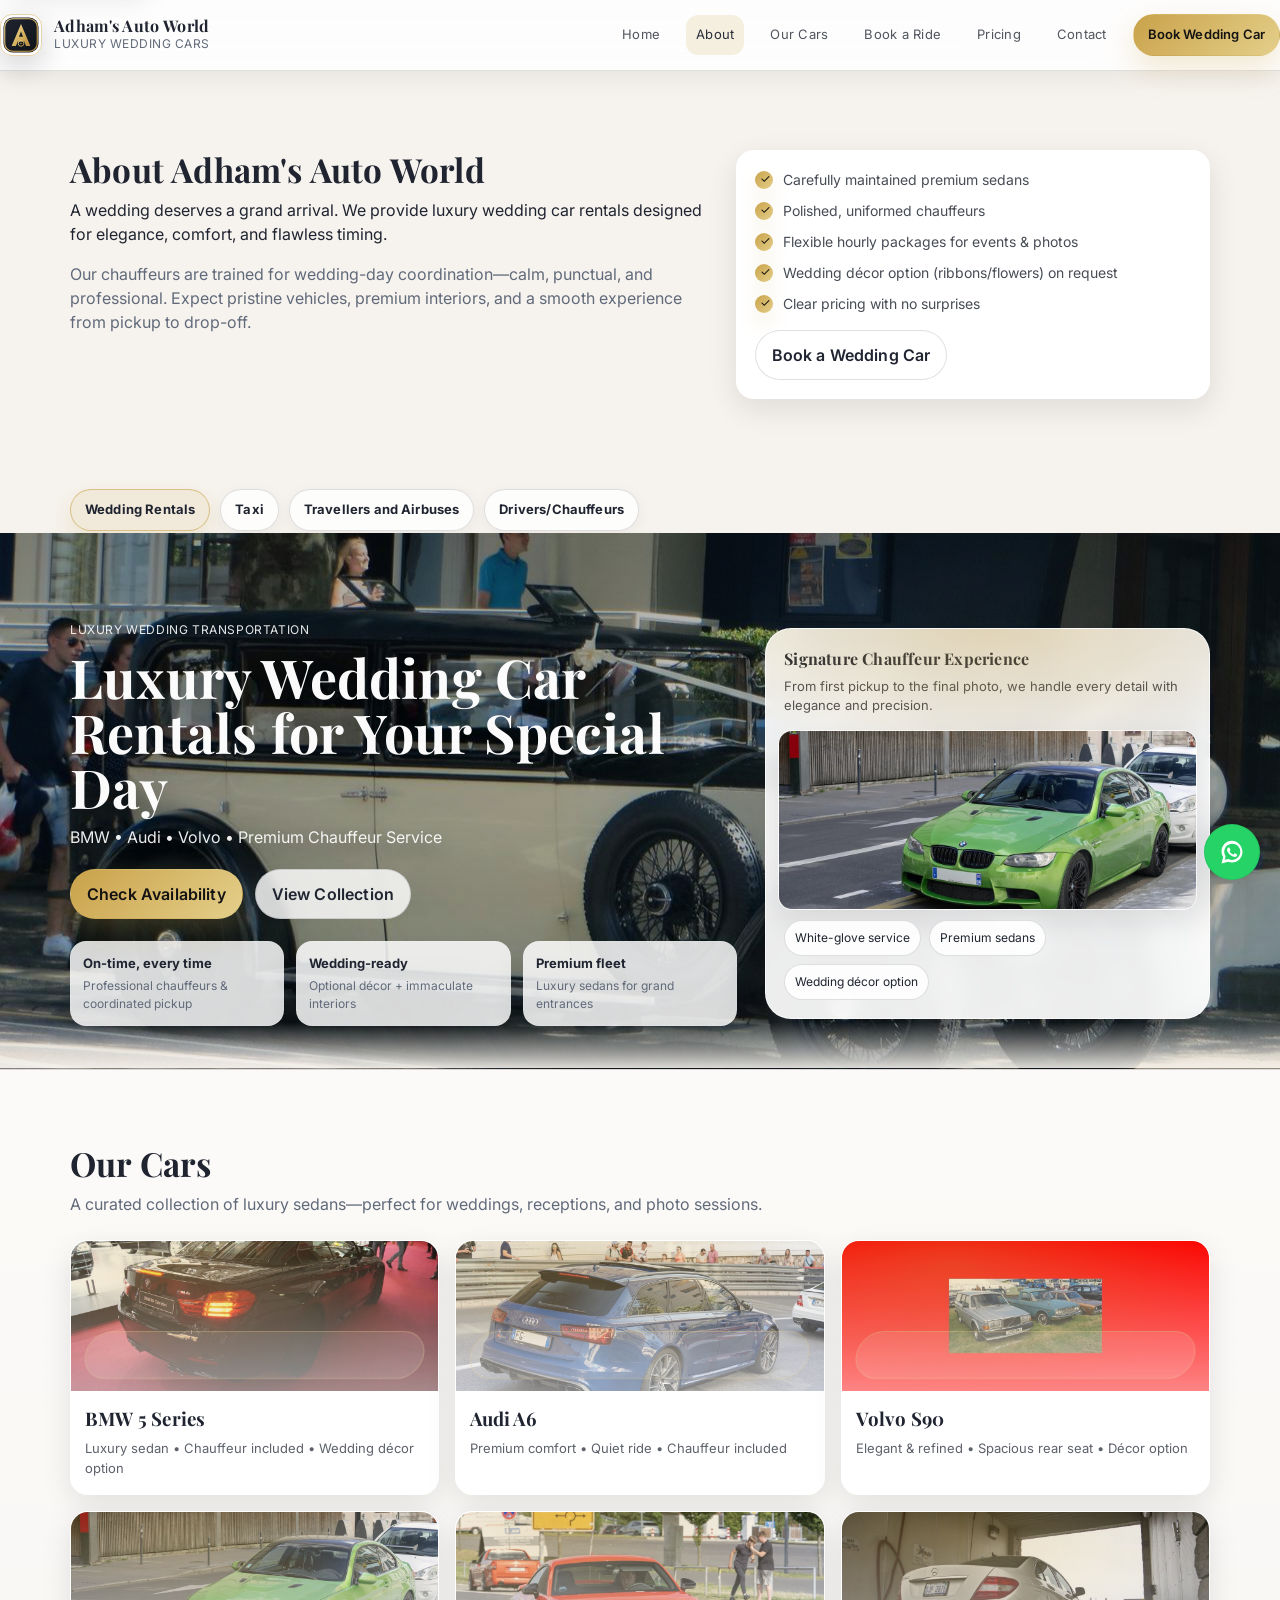
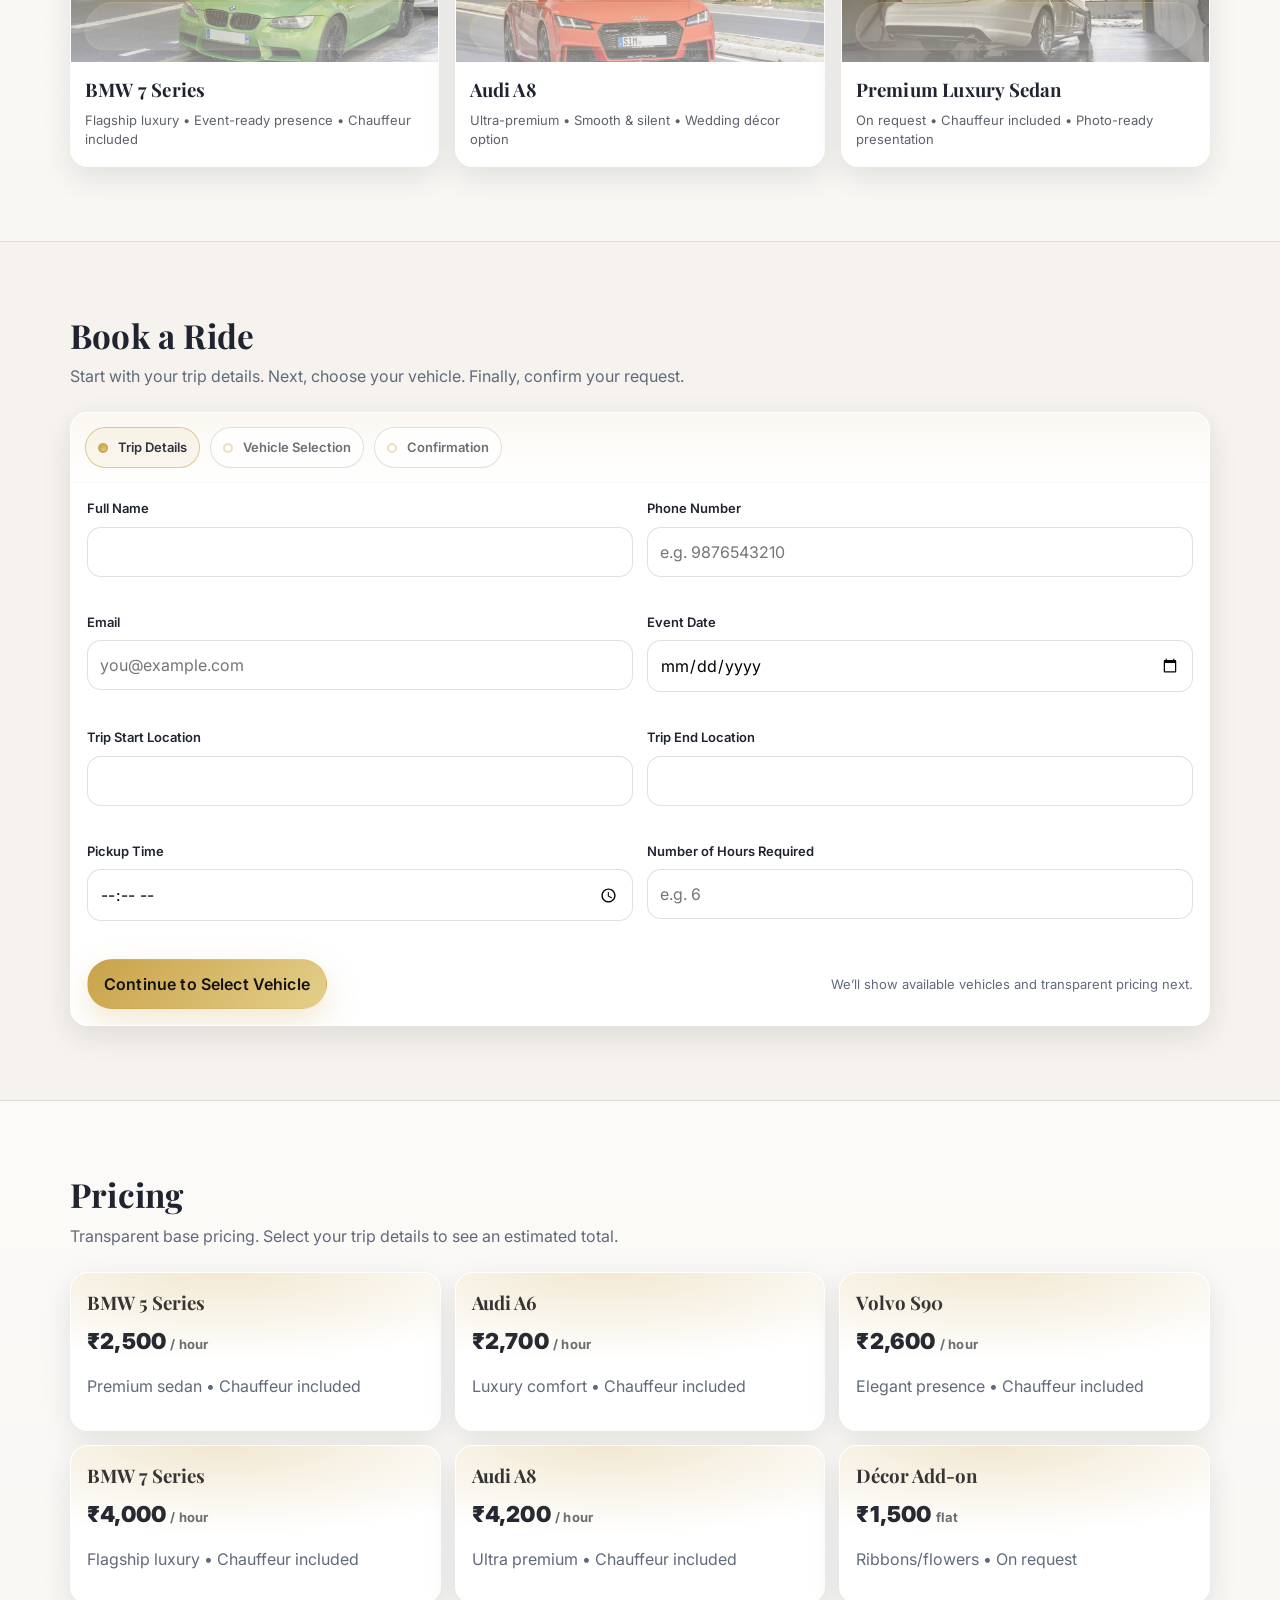
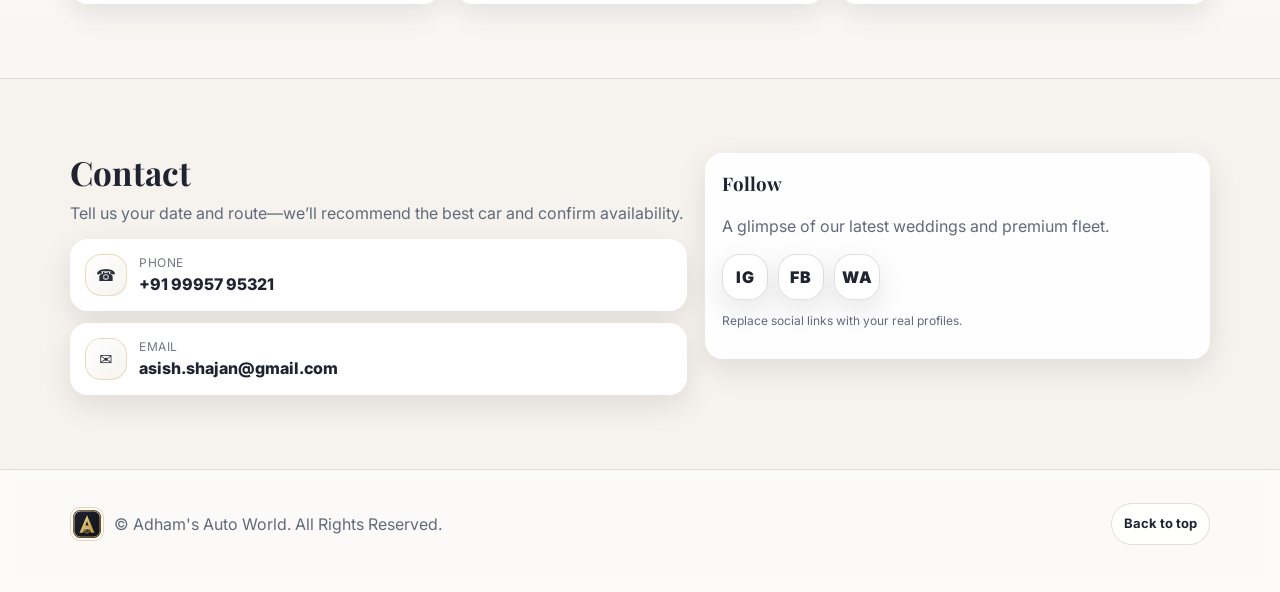
==== commit 1e94408a: "Added images" ====
--- a/index.html
+++ b/index.html
@@ -5,9 +5,11 @@
     <meta name="viewport" content="width=device-width, initial-scale=1.0" />
     <meta
       name="description"
-      content="Adham Wedding Car Rental — Luxury wedding car rentals with premium chauffeurs. BMW, Audi, Volvo. Elegant, punctual, and unforgettable."
+      content="Adham's Auto World — Luxury wedding car rentals with premium chauffeurs. BMW, Audi, Volvo. Elegant, punctual, and unforgettable."
     />
-    <title>Adham Wedding Car Rental — Luxury Wedding Cars</title>
+    <title>Adham's Auto World — Luxury Wedding Cars</title>
+    <link rel="icon" href="images/logo.svg" type="image/svg+xml" />
+    <link rel="apple-touch-icon" href="images/logo.svg" />
 
     <link rel="preconnect" href="https://fonts.googleapis.com" />
     <link rel="preconnect" href="https://fonts.gstatic.com" crossorigin />
@@ -23,11 +25,18 @@
 
     <header class="site-header" role="banner">
       <nav class="nav" aria-label="Primary">
-        <a class="brand" href="#home" aria-label="Adham Wedding Car Rental">
-          <span class="brand-mark" aria-hidden="true"></span>
+        <a class="brand" href="#home" aria-label="Adham's Auto World">
+          <img
+            class="brand-logo"
+            src="images/logo.svg"
+            width="42"
+            height="42"
+            alt=""
+            decoding="async"
+          />
           <span class="brand-text">
-            <span class="brand-name">Adham</span>
-            <span class="brand-sub">Wedding Car Rental</span>
+            <span class="brand-name">Adham's Auto World</span>
+            <span class="brand-sub">Luxury Wedding Cars</span>
           </span>
         </a>
 
@@ -49,60 +58,11 @@
     </header>
 
     <main id="home" class="page">
-      <!-- Hero -->
-      <section class="hero" aria-label="Hero">
-        <div class="container hero-grid">
-          <div class="hero-copy">
-            <p class="kicker">Luxury wedding transportation</p>
-            <h1 class="hero-title">Luxury Wedding Car Rentals for Your Special Day</h1>
-            <p class="hero-subtitle">
-              BMW • Audi • Volvo • Premium Chauffeur Service
-            </p>
-
-            <div class="hero-actions">
-              <a class="btn btn-gold" href="#booking">Check Availability</a>
-              <a class="btn btn-ghost" href="#cars">View Collection</a>
-            </div>
-
-            <dl class="hero-trust">
-              <div class="trust-item">
-                <dt class="trust-title">On-time, every time</dt>
-                <dd class="trust-desc">Professional chauffeurs & coordinated pickup</dd>
-              </div>
-              <div class="trust-item">
-                <dt class="trust-title">Wedding-ready</dt>
-                <dd class="trust-desc">Optional décor + immaculate interiors</dd>
-              </div>
-              <div class="trust-item">
-                <dt class="trust-title">Premium fleet</dt>
-                <dd class="trust-desc">Luxury sedans for grand entrances</dd>
-              </div>
-            </dl>
-          </div>
-
-          <div class="hero-card" aria-label="Featured cars">
-            <div class="hero-card-top">
-              <p class="hero-card-title">Signature Chauffeur Experience</p>
-              <p class="hero-card-note">
-                From first pickup to the final photo, we handle every detail with elegance and
-                precision.
-              </p>
-            </div>
-            <div class="hero-badges" aria-hidden="true">
-              <span class="badge">White-glove service</span>
-              <span class="badge">Premium sedans</span>
-              <span class="badge">Wedding décor option</span>
-            </div>
-          </div>
-        </div>
-        <div class="hero-fade" aria-hidden="true"></div>
-      </section>
-
       <!-- About -->
       <section id="about" class="section">
         <div class="container two-col">
           <div>
-            <h2 class="section-title">About Adham</h2>
+            <h2 class="section-title">About Adham's Auto World</h2>
             <p class="section-lede">
               A wedding deserves a grand arrival. We provide luxury wedding car rentals designed for
               elegance, comfort, and flawless timing.
@@ -127,8 +87,117 @@
         </div>
       </section>
 
+      <div class="service-tabs-wrap service-tabs-top">
+        <div class="container">
+          <div class="service-tabs" role="tablist" aria-label="Booking options">
+            <button
+              id="tab-wedding"
+              type="button"
+              class="service-tab service-tab-active"
+              role="tab"
+              aria-selected="true"
+              aria-controls="service-wedding"
+              data-service-tab="wedding"
+            >
+              Wedding Rentals
+            </button>
+            <button
+              id="tab-taxi"
+              type="button"
+              class="service-tab"
+              role="tab"
+              aria-selected="false"
+              aria-controls="service-taxi"
+              data-service-tab="taxi"
+            >
+              Taxi
+            </button>
+            <button
+              id="tab-travellers"
+              type="button"
+              class="service-tab"
+              role="tab"
+              aria-selected="false"
+              aria-controls="service-travellers"
+              data-service-tab="travellers"
+            >
+              Travellers and Airbuses
+            </button>
+            <button
+              id="tab-drivers"
+              type="button"
+              class="service-tab"
+              role="tab"
+              aria-selected="false"
+              aria-controls="service-drivers"
+              data-service-tab="drivers"
+            >
+              Drivers/Chauffeurs
+            </button>
+          </div>
+        </div>
+      </div>
+
+      <!-- Hero -->
+      <section class="hero" aria-label="Hero" data-service-visible="wedding">
+        <div class="container hero-grid">
+          <div class="hero-copy">
+            <p class="kicker">Luxury wedding transportation</p>
+            <h1 class="hero-title">Luxury Wedding Car Rentals for Your Special Day</h1>
+            <p class="hero-subtitle">
+              BMW • Audi • Volvo • Premium Chauffeur Service
+            </p>
+
+            <div class="hero-actions">
+              <a class="btn btn-gold" href="#booking">Check Availability</a>
+              <a class="btn btn-ghost" href="#cars">View Collection</a>
+            </div>
+
+            <dl class="hero-trust">
+              <div class="trust-item">
+                <dt class="trust-title">On-time, every time</dt>
+                <dd class="trust-desc">Professional chauffeurs & coordinated pickup</dd>
+              </div>
+              <div class="trust-item">
+                <dt class="trust-title">Wedding-ready</dt>
+                <dd class="trust-desc">Optional décor + immaculate interiors</dd>
+              </div>
+              <div class="trust-item">
+                <dt class="trust-title">Premium fleet</dt>
+                <dd class="trust-desc">Luxury sedans for grand entrances</dd>
+              </div>
+            </dl>
+          </div>
+
+          <div class="hero-card" aria-label="Featured cars">
+            <div class="hero-card-top">
+              <p class="hero-card-title">Signature Chauffeur Experience</p>
+              <p class="hero-card-note">
+                From first pickup to the final photo, we handle every detail with elegance and
+                precision.
+              </p>
+            </div>
+            <img
+              class="hero-card-image"
+              src="images/cars/bmw-7.jpg"
+              alt="Premium chauffeur wedding car"
+              width="1200"
+              height="800"
+              loading="lazy"
+              decoding="async"
+            />
+            <div class="hero-badges" aria-hidden="true">
+              <span class="badge">White-glove service</span>
+              <span class="badge">Premium sedans</span>
+              <span class="badge">Wedding décor option</span>
+            </div>
+          </div>
+        </div>
+        <div class="hero-fade" aria-hidden="true"></div>
+      </section>
+
       <!-- Our Cars -->
-      <section id="cars" class="section section-alt">
+      <section id="cars" class="section section-alt" data-service-visible="wedding">
         <div class="container">
           <div class="section-head">
             <h2 class="section-title">Our Cars</h2>
@@ -191,16 +260,23 @@
       </section>
 
       <!-- Booking -->
-      <section id="booking" class="section">
+      <section id="booking" class="section" data-service-visible="wedding,taxi,travellers,drivers">
         <div class="container">
           <div class="section-head">
-            <h2 class="section-title">Book a Ride</h2>
-            <p class="section-lede muted">
+            <h2 class="section-title" id="bookingTitle">Book a Ride</h2>
+            <p class="section-lede muted" id="bookingLede">
               Start with your trip details. Next, choose your vehicle. Finally, confirm your request.
             </p>
           </div>
 
-          <div class="flow">
+          <div class="service-panels" id="servicePanels">
+            <section
+              id="service-wedding"
+              class="service-panel service-panel-active"
+              data-service-panel="wedding"
+              aria-label="Wedding rentals booking"
+            >
+              <div class="flow">
             <div class="flow-steps" aria-label="Booking steps">
               <div class="step step-active" data-step="1">
                 <span class="step-dot" aria-hidden="true"></span>
@@ -396,18 +472,421 @@
                       <p class="muted">
                         Call us and we’ll guide you through the best car and package for your event.
                       </p>
-                      <a class="btn btn-outline btn-full" href="tel:+910000000000">Call Now</a>
+                      <a class="btn btn-outline btn-full" href="tel:+919995795321">Call Now</a>
                     </div>
                   </aside>
                 </div>
               </section>
             </div>
           </div>
+            </section>
+
+            <section
+              id="service-taxi"
+              class="service-panel"
+              data-service-panel="taxi"
+              aria-label="Taxi booking"
+            >
+              <div class="service-panel-inner">
+                <div class="service-visual service-visual-taxi" aria-hidden="true"></div>
+                <form id="taxiForm" class="form" novalidate>
+                  <div class="grid-2">
+                    <div class="field">
+                      <label for="taxiFullName">Full Name</label>
+                      <input
+                        id="taxiFullName"
+                        name="taxiFullName"
+                        type="text"
+                        autocomplete="name"
+                        required
+                      />
+                      <p class="field-error" data-error-for="taxiFullName"></p>
+                    </div>
+
+                    <div class="field">
+                      <label for="taxiPhone">Phone Number</label>
+                      <input
+                        id="taxiPhone"
+                        name="taxiPhone"
+                        type="tel"
+                        inputmode="tel"
+                        autocomplete="tel"
+                        placeholder="e.g. 9876543210"
+                        required
+                      />
+                      <p class="field-error" data-error-for="taxiPhone"></p>
+                    </div>
+                  </div>
+
+                  <div class="grid-2">
+                    <div class="field">
+                      <label for="taxiStartLocation">From</label>
+                      <input
+                        id="taxiStartLocation"
+                        name="taxiStartLocation"
+                        type="text"
+                        autocomplete="street-address"
+                        required
+                      />
+                      <p class="field-error" data-error-for="taxiStartLocation"></p>
+                    </div>
+
+                    <div class="field">
+                      <label for="taxiEndLocation">To</label>
+                      <input
+                        id="taxiEndLocation"
+                        name="taxiEndLocation"
+                        type="text"
+                        required
+                      />
+                      <p class="field-error" data-error-for="taxiEndLocation"></p>
+                    </div>
+                  </div>
+
+                  <div class="grid-2">
+                    <div class="field">
+                      <label for="taxiEventDate">Event Date</label>
+                      <input id="taxiEventDate" name="taxiEventDate" type="date" required />
+                      <p class="field-error" data-error-for="taxiEventDate"></p>
+                    </div>
+
+                    <div class="field">
+                      <label for="taxiPickupTime">Pickup Time</label>
+                      <input
+                        id="taxiPickupTime"
+                        name="taxiPickupTime"
+                        type="time"
+                        required
+                      />
+                      <p class="field-error" data-error-for="taxiPickupTime"></p>
+                    </div>
+                  </div>
+
+                  <div class="grid-2">
+                    <div class="field">
+                      <label for="taxiType">Taxi Type</label>
+                      <select id="taxiType" name="taxiType" required>
+                        <option value="" selected disabled>Select</option>
+                        <option value="sedan">Sedan</option>
+                        <option value="suv">SUV</option>
+                        <option value="mini-van">Mini Van</option>
+                      </select>
+                      <p class="field-error" data-error-for="taxiType"></p>
+                    </div>
+
+                    <div class="field">
+                      <label for="taxiHours">Trip Duration (Hours)</label>
+                      <input
+                        id="taxiHours"
+                        name="taxiHours"
+                        type="number"
+                        min="1"
+                        step="1"
+                        placeholder="e.g. 4"
+                        required
+                      />
+                      <p class="field-error" data-error-for="taxiHours"></p>
+                    </div>
+                  </div>
+
+                  <div class="form-actions">
+                    <button class="btn btn-gold" type="submit">Request Taxi</button>
+                    <p class="form-note muted">We will confirm availability shortly.</p>
+                  </div>
+
+                  <p
+                    id="taxiRequestResult"
+                    class="request-result"
+                    role="status"
+                    aria-live="polite"
+                  ></p>
+                  <a
+                    id="taxiWhatsApp"
+                    class="btn btn-gold btn-full"
+                    href="#"
+                    target="_blank"
+                    rel="noopener noreferrer"
+                    hidden
+                  >
+                    WhatsApp Quote
+                  </a>
+                </form>
+              </div>
+            </section>
+
+            <section
+              id="service-travellers"
+              class="service-panel"
+              data-service-panel="travellers"
+              aria-label="Travellers and Airbuses booking"
+            >
+              <div class="service-panel-inner">
+                <div class="service-visual service-visual-travellers" aria-hidden="true"></div>
+                <form id="travellerForm" class="form" novalidate>
+                  <div class="grid-2">
+                    <div class="field">
+                      <label for="travellerFullName">Full Name</label>
+                      <input
+                        id="travellerFullName"
+                        name="travellerFullName"
+                        type="text"
+                        autocomplete="name"
+                        required
+                      />
+                      <p class="field-error" data-error-for="travellerFullName"></p>
+                    </div>
+
+                    <div class="field">
+                      <label for="travellerPhone">Phone Number</label>
+                      <input
+                        id="travellerPhone"
+                        name="travellerPhone"
+                        type="tel"
+                        inputmode="tel"
+                        autocomplete="tel"
+                        placeholder="e.g. 9876543210"
+                        required
+                      />
+                      <p class="field-error" data-error-for="travellerPhone"></p>
+                    </div>
+                  </div>
+
+                  <div class="grid-2">
+                    <div class="field">
+                      <label for="travellerStartLocation">From</label>
+                      <input
+                        id="travellerStartLocation"
+                        name="travellerStartLocation"
+                        type="text"
+                        autocomplete="street-address"
+                        required
+                      />
+                      <p class="field-error" data-error-for="travellerStartLocation"></p>
+                    </div>
+
+                    <div class="field">
+                      <label for="travellerEndLocation">To</label>
+                      <input
+                        id="travellerEndLocation"
+                        name="travellerEndLocation"
+                        type="text"
+                        required
+                      />
+                      <p class="field-error" data-error-for="travellerEndLocation"></p>
+                    </div>
+                  </div>
+
+                  <div class="grid-2">
+                    <div class="field">
+                      <label for="travellerEventDate">Event Date</label>
+                      <input
+                        id="travellerEventDate"
+                        name="travellerEventDate"
+                        type="date"
+                        required
+                      />
+                      <p class="field-error" data-error-for="travellerEventDate"></p>
+                    </div>
+
+                    <div class="field">
+                      <label for="travellerPickupTime">Pickup Time</label>
+                      <input
+                        id="travellerPickupTime"
+                        name="travellerPickupTime"
+                        type="time"
+                        required
+                      />
+                      <p class="field-error" data-error-for="travellerPickupTime"></p>
+                    </div>
+                  </div>
+
+                  <div class="grid-2">
+                    <div class="field">
+                      <label for="travellerSeats">Seats Range (18–49)</label>
+                      <select id="travellerSeats" name="travellerSeats" required>
+                        <option value="" selected disabled>Select</option>
+                        <option value="18-26">18-26 Seats</option>
+                        <option value="27-35">27-35 Seats</option>
+                        <option value="36-45">36-45 Seats</option>
+                        <option value="46-49">46-49 Seats</option>
+                      </select>
+                      <p class="field-error" data-error-for="travellerSeats"></p>
+                    </div>
+
+                    <div class="field">
+                      <label for="travellerHours">Trip Duration (Hours)</label>
+                      <input
+                        id="travellerHours"
+                        name="travellerHours"
+                        type="number"
+                        min="1"
+                        step="1"
+                        placeholder="e.g. 6"
+                        required
+                      />
+                      <p class="field-error" data-error-for="travellerHours"></p>
+                    </div>
+                  </div>
+
+                  <div class="form-actions">
+                    <button class="btn btn-gold" type="submit">Request Seats</button>
+                    <p class="form-note muted">We will confirm the best bus/airbus.</p>
+                  </div>
+
+                  <p
+                    id="travellerRequestResult"
+                    class="request-result"
+                    role="status"
+                    aria-live="polite"
+                  ></p>
+                  <a
+                    id="travellerWhatsApp"
+                    class="btn btn-gold btn-full"
+                    href="#"
+                    target="_blank"
+                    rel="noopener noreferrer"
+                    hidden
+                  >
+                    WhatsApp Quote
+                  </a>
+                </form>
+              </div>
+            </section>
+
+            <section
+              id="service-drivers"
+              class="service-panel"
+              data-service-panel="drivers"
+              aria-label="Drivers and chauffeurs booking"
+            >
+              <div class="service-panel-inner">
+                <div class="service-visual service-visual-chauffeur" aria-hidden="true"></div>
+                <form id="driverForm" class="form" novalidate>
+                  <div class="grid-2">
+                    <div class="field">
+                      <label for="driverFullName">Full Name</label>
+                      <input
+                        id="driverFullName"
+                        name="driverFullName"
+                        type="text"
+                        autocomplete="name"
+                        required
+                      />
+                      <p class="field-error" data-error-for="driverFullName"></p>
+                    </div>
+
+                    <div class="field">
+                      <label for="driverPhone">Phone Number</label>
+                      <input
+                        id="driverPhone"
+                        name="driverPhone"
+                        type="tel"
+                        inputmode="tel"
+                        autocomplete="tel"
+                        placeholder="e.g. 9876543210"
+                        required
+                      />
+                      <p class="field-error" data-error-for="driverPhone"></p>
+                    </div>
+                  </div>
+
+                  <div class="grid-2">
+                    <div class="field">
+                      <label for="driverStartLocation">From</label>
+                      <input
+                        id="driverStartLocation"
+                        name="driverStartLocation"
+                        type="text"
+                        autocomplete="street-address"
+                        required
+                      />
+                      <p class="field-error" data-error-for="driverStartLocation"></p>
+                    </div>
+
+                    <div class="field">
+                      <label for="driverEndLocation">To</label>
+                      <input
+                        id="driverEndLocation"
+                        name="driverEndLocation"
+                        type="text"
+                        required
+                      />
+                      <p class="field-error" data-error-for="driverEndLocation"></p>
+                    </div>
+                  </div>
+
+                  <div class="grid-2">
+                    <div class="field">
+                      <label for="driverDays">Number of Days</label>
+                      <input
+                        id="driverDays"
+                        name="driverDays"
+                        type="number"
+                        min="1"
+                        step="1"
+                        placeholder="e.g. 3"
+                        required
+                      />
+                      <p class="field-error" data-error-for="driverDays"></p>
+                    </div>
+
+                    <div class="field">
+                      <label for="driverDistanceKm">Distance (KM)</label>
+                      <input
+                        id="driverDistanceKm"
+                        name="driverDistanceKm"
+                        type="number"
+                        min="1"
+                        step="1"
+                        placeholder="e.g. 120"
+                        required
+                      />
+                      <p class="field-error" data-error-for="driverDistanceKm"></p>
+                    </div>
+                  </div>
+
+                  <div class="grid-2">
+                    <div class="field" style="grid-column: span 2">
+                      <label for="driverVehicleNote">Your Private Vehicle (Optional)</label>
+                      <input
+                        id="driverVehicleNote"
+                        name="driverVehicleNote"
+                        type="text"
+                        placeholder="e.g. Toyota Innova (or simply 'Private Vehicle')"
+                      />
+                    </div>
+                  </div>
+
+                  <div class="form-actions">
+                    <button class="btn btn-gold" type="submit">Request Chauffeur</button>
+                    <p class="form-note muted">Booked based on days and distance.</p>
+                  </div>
+
+                  <p
+                    id="driverRequestResult"
+                    class="request-result"
+                    role="status"
+                    aria-live="polite"
+                  ></p>
+                  <a
+                    id="driverWhatsApp"
+                    class="btn btn-gold btn-full"
+                    href="#"
+                    target="_blank"
+                    rel="noopener noreferrer"
+                    hidden
+                  >
+                    WhatsApp Quote
+                  </a>
+                </form>
+              </div>
+            </section>
+          </div>
         </div>
       </section>
 
       <!-- Pricing -->
-      <section id="pricing" class="section section-alt">
+      <section id="pricing" class="section section-alt" data-service-visible="wedding">
         <div class="container">
           <div class="section-head">
             <h2 class="section-title">Pricing</h2>
@@ -452,26 +931,26 @@
       </section>
 
       <!-- Contact -->
-      <section id="contact" class="section">
+      <section id="contact" class="section" data-service-visible="wedding,taxi,travellers,drivers">
         <div class="container contact-grid">
           <div>
-            <h2 class="section-title">Contact</h2>
-            <p class="section-lede muted">
+            <h2 class="section-title" id="contactTitle">Contact</h2>
+            <p class="section-lede muted" id="contactLede">
               Tell us your date and route—we’ll recommend the best car and confirm availability.
             </p>
             <div class="contact-cards">
-              <a class="contact-card" href="tel:+910000000000">
+              <a class="contact-card" href="tel:+919995795321">
                 <span class="contact-icon" aria-hidden="true">☎</span>
                 <span>
                   <span class="contact-label">Phone</span>
-                  <span class="contact-value">+91 00000 00000</span>
+                  <span class="contact-value">+91 99957 95321</span>
                 </span>
               </a>
-              <a class="contact-card" href="mailto:bookings@adhamweddingcars.com">
+              <a class="contact-card" href="mailto:asish.shajan@gmail.com">
                 <span class="contact-icon" aria-hidden="true">✉</span>
                 <span>
                   <span class="contact-label">Email</span>
-                  <span class="contact-value">bookings@adhamweddingcars.com</span>
+                  <span class="contact-value">asish.shajan@gmail.com</span>
                 </span>
               </a>
             </div>
@@ -499,14 +978,17 @@
 
     <footer class="footer" role="contentinfo">
       <div class="container footer-row">
-        <p class="muted">© Wedding Car Rentals. All Rights Reserved.</p>
+        <div class="footer-brand">
+          <img class="footer-logo" src="images/logo.svg" width="34" height="34" alt="" decoding="async" />
+          <p class="muted">© Adham's Auto World. All Rights Reserved.</p>
+        </div>
         <a class="back-top" href="#home">Back to top</a>
       </div>
     </footer>
 
     <a
       class="whatsapp-float"
-      href="https://wa.me/918281943136?text=Hi%20Adham%2C%20I%27d%20like%20to%20book%20a%20wedding%20car."
+      href="https://wa.me/919995795321?text=Hi%20Adham%2C%20I%27d%20like%20to%20book%20a%20wedding%20car."
       target="_blank"
       rel="noopener noreferrer"
       aria-label="Chat on WhatsApp"
--- a/styles.css
+++ b/styles.css
@@ -1,19 +1,21 @@
 :root {
-  --bg: #07070a;
-  --bg-2: #0d0d14;
-  --text: rgba(255, 255, 255, 0.92);
-  --muted: rgba(255, 255, 255, 0.68);
-  --hairline: rgba(255, 255, 255, 0.12);
-  --soft: rgba(255, 255, 255, 0.06);
-  --surface: rgba(18, 18, 26, 0.86);
-  --surface-strong: rgba(18, 18, 26, 0.94);
-  --glass: rgba(18, 18, 26, 0.62);
+  --bg: #f6f3ee;
+  --bg-2: #fbf9f6;
+  --text: #1f2430;
+  --muted: #616a7a;
+  --hairline: rgba(31, 36, 48, 0.14);
+  --soft: rgba(31, 36, 48, 0.05);
+  --surface: rgba(255, 255, 255, 0.92);
+  --surface-strong: rgba(255, 255, 255, 0.98);
+  --glass: rgba(255, 255, 255, 0.84);
   --gold: #c9a24a;
   --gold-2: #e4cf8a;
-  --shadow: 0 18px 60px rgba(0, 0, 0, 0.55);
-  --shadow-soft: 0 14px 40px rgba(0, 0, 0, 0.35);
+  --shadow: 0 18px 50px rgba(20, 24, 34, 0.14);
+  --shadow-soft: 0 10px 30px rgba(20, 24, 34, 0.1);
   --radius: 18px;
+  --radius-lg: 26px;
   --radius-sm: 14px;
+  --ring: 0 0 0 3px rgba(201, 162, 74, 0.2);
   --max: 1140px;
   --serif: "Playfair Display", ui-serif, Georgia, serif;
   --sans: "Inter", ui-sans-serif, system-ui, -apple-system, Segoe UI, Roboto, Arial, sans-serif;
@@ -35,9 +37,9 @@
   font-family: var(--sans);
   color: var(--text);
   background:
-    radial-gradient(1200px 520px at 15% 0%, rgba(201, 162, 74, 0.16), rgba(201, 162, 74, 0) 62%),
-    radial-gradient(900px 520px at 95% 10%, rgba(255, 255, 255, 0.06), rgba(255, 255, 255, 0) 60%),
-    linear-gradient(180deg, var(--bg), var(--bg-2) 55%, var(--bg));
+    radial-gradient(1200px 460px at 10% -10%, rgba(201, 162, 74, 0.13), rgba(201, 162, 74, 0) 64%),
+    radial-gradient(1000px 420px at 95% -5%, rgba(151, 188, 255, 0.12), rgba(151, 188, 255, 0) 62%),
+    var(--bg);
   line-height: 1.5;
   text-rendering: optimizeLegibility;
 }
@@ -97,9 +99,10 @@
   left: 0;
   right: 0;
   z-index: 80;
-  background: rgba(10, 10, 14, 0.72);
+  background: rgba(255, 255, 255, 0.84);
   backdrop-filter: blur(14px);
-  border-bottom: 1px solid rgba(255, 255, 255, 0.08);
+  border-bottom: 1px solid var(--hairline);
+  box-shadow: 0 8px 24px rgba(20, 24, 34, 0.06);
 }
 
 .nav {
@@ -114,6 +117,15 @@
   display: flex;
   align-items: center;
   gap: 12px;
+}
+
+.brand-logo {
+  width: 42px;
+  height: 42px;
+  border-radius: 12px;
+  border: 1px solid rgba(201, 162, 74, 0.45);
+  box-shadow: 0 10px 28px rgba(20, 24, 34, 0.18);
+  flex-shrink: 0;
 }
 
 .brand-mark {
@@ -175,7 +187,7 @@
   left: 0;
   right: 0;
   height: 2px;
-  background: rgba(255, 255, 255, 0.9);
+  background: rgba(31, 36, 48, 0.88);
   border-radius: 99px;
 }
 .nav-toggle-lines::before {
@@ -185,7 +197,7 @@
   bottom: 0;
 }
 .nav-toggle-lines {
-  background: rgba(255, 255, 255, 0.9);
+  background: rgba(31, 36, 48, 0.88);
   height: 2px;
   border-radius: 99px;
   top: 5px;
@@ -198,19 +210,20 @@
 }
 .nav-link {
   font-size: 13px;
-  color: rgba(255, 255, 255, 0.78);
+  color: rgba(31, 36, 48, 0.78);
   letter-spacing: 0.25px;
   padding: 10px 10px;
   border-radius: 12px;
-  transition: background 180ms var(--ease), color 180ms var(--ease);
+  transition: background 180ms var(--ease), color 180ms var(--ease), transform 180ms var(--ease);
 }
 .nav-link:hover {
   background: rgba(201, 162, 74, 0.1);
-  color: rgba(255, 255, 255, 0.95);
+  color: rgba(31, 36, 48, 0.95);
+  transform: translateY(-1px);
 }
 .nav-link.active {
-  background: rgba(255, 255, 255, 0.08);
-  color: rgba(255, 255, 255, 0.95);
+  background: rgba(201, 162, 74, 0.16);
+  color: rgba(31, 36, 48, 0.95);
 }
 
 .page {
@@ -235,6 +248,7 @@
     border-color 180ms var(--ease),
     color 180ms var(--ease);
   user-select: none;
+  backdrop-filter: blur(4px);
 }
 .btn:active {
   transform: translateY(1px);
@@ -251,20 +265,20 @@
 }
 
 .btn-ghost {
-  background: rgba(18, 18, 26, 0.65);
-  border-color: rgba(255, 255, 255, 0.14);
-  color: rgba(255, 255, 255, 0.92);
+  background: rgba(255, 255, 255, 0.82);
+  border-color: var(--hairline);
+  color: var(--text);
 }
 .btn-ghost:hover {
-  background: rgba(18, 18, 26, 0.9);
+  background: rgba(255, 255, 255, 0.98);
   box-shadow: var(--shadow-soft);
   transform: translateY(-1px);
 }
 
 .btn-outline {
-  background: rgba(18, 18, 26, 0.88);
-  border-color: rgba(255, 255, 255, 0.16);
-  color: rgba(255, 255, 255, 0.92);
+  background: rgba(255, 255, 255, 0.95);
+  border-color: var(--hairline);
+  color: var(--text);
 }
 .btn-outline:hover {
   border-color: rgba(201, 162, 74, 0.45);
@@ -284,26 +298,16 @@
   position: relative;
   overflow: hidden;
   padding: 88px 0 42px;
+  border-bottom: 1px solid rgba(31, 36, 48, 0.08);
+  background:
+    linear-gradient(180deg, rgba(16, 18, 23, 0.35), rgba(16, 18, 23, 0.12)),
+    url("images/hero-wedding.jpg") center / cover no-repeat;
 }
 .hero::before {
-  content: "";
-  position: absolute;
-  inset: 0;
-  background:
-    radial-gradient(1400px 520px at 20% 0%, rgba(201, 162, 74, 0.22), rgba(201, 162, 74, 0) 60%),
-    radial-gradient(1200px 480px at 90% 10%, rgba(0, 0, 0, 0.5), rgba(0, 0, 0, 0) 60%),
-    linear-gradient(180deg, rgba(255, 255, 255, 0.02), rgba(255, 255, 255, 0) 55%);
+  content: none;
 }
 .hero::after {
-  content: "";
-  position: absolute;
-  inset: 0;
-  background:
-    linear-gradient(180deg, rgba(7, 7, 10, 0.0), rgba(7, 7, 10, 0.92) 74%);
-  background-size: cover;
-  opacity: 1;
-  mix-blend-mode: normal;
-  filter: none;
+  content: none;
 }
 
 .hero-grid {
@@ -319,7 +323,7 @@
   font-size: 12px;
   letter-spacing: 0.6px;
   text-transform: uppercase;
-  color: rgba(11, 11, 15, 0.7);
+  color: rgba(255, 255, 255, 0.9);
 }
 
 .hero-title {
@@ -329,12 +333,15 @@
   letter-spacing: 0.2px;
   font-size: clamp(34px, 4.2vw, 54px);
   line-height: 1.03;
+  color: rgba(255, 255, 255, 0.98);
+  text-shadow: 0 8px 24px rgba(10, 10, 12, 0.35);
 }
 
 .hero-subtitle {
   margin: 0 0 20px;
-  color: rgba(11, 11, 15, 0.78);
+  color: rgba(255, 255, 255, 0.92);
   font-size: 16px;
+  text-shadow: 0 6px 18px rgba(10, 10, 12, 0.3);
 }
 
 .hero-actions {
@@ -371,10 +378,11 @@
 .hero-card {
   position: relative;
   background: var(--surface);
-  border: 1px solid rgba(255, 255, 255, 0.12);
-  border-radius: var(--radius);
+  border: 1px solid rgba(255, 255, 255, 0.65);
+  border-radius: var(--radius-lg);
   box-shadow: var(--shadow);
   overflow: hidden;
+  backdrop-filter: blur(10px);
 }
 .hero-card::before {
   content: "";
@@ -397,6 +405,15 @@
   color: rgba(11, 11, 15, 0.72);
   font-size: 13px;
 }
+.hero-card-image {
+  width: calc(100% - 24px);
+  margin: 4px 12px 10px;
+  border-radius: 14px;
+  height: 180px;
+  object-fit: cover;
+  border: 1px solid rgba(255, 255, 255, 0.72);
+  box-shadow: var(--shadow-soft);
+}
 .hero-badges {
   display: flex;
   flex-wrap: wrap;
@@ -407,8 +424,8 @@
   font-size: 12px;
   padding: 8px 10px;
   border-radius: 999px;
-  border: 1px solid rgba(255, 255, 255, 0.12);
-  background: rgba(18, 18, 26, 0.7);
+  border: 1px solid var(--hairline);
+  background: rgba(255, 255, 255, 0.88);
 }
 
 .hero-fade {
@@ -417,21 +434,22 @@
   right: 0;
   bottom: -2px;
   height: 48px;
-  background: linear-gradient(180deg, rgba(7, 7, 10, 0), rgba(7, 7, 10, 1));
+  background: linear-gradient(180deg, rgba(246, 243, 238, 0), rgba(246, 243, 238, 0.92));
 }
 
 .section {
   padding: 74px 0;
+  scroll-margin-top: 88px;
 }
 .section-alt {
-  background: linear-gradient(180deg, rgba(255, 255, 255, 0.03), rgba(255, 255, 255, 0.015));
-  border-top: 1px solid rgba(255, 255, 255, 0.06);
-  border-bottom: 1px solid rgba(255, 255, 255, 0.06);
+  background: linear-gradient(180deg, rgba(255, 255, 255, 0.6), rgba(255, 255, 255, 0.36));
+  border-top: 1px solid var(--hairline);
+  border-bottom: 1px solid var(--hairline);
 }
 
 .section-head {
   max-width: 820px;
-  margin-bottom: 22px;
+  margin-bottom: 24px;
 }
 
 .section-title {
@@ -440,6 +458,7 @@
   font-weight: 700;
   font-size: clamp(26px, 2.6vw, 36px);
   line-height: 1.15;
+  letter-spacing: 0.2px;
 }
 
 .section-lede {
@@ -463,10 +482,11 @@
 
 .about-panel {
   border-radius: var(--radius);
-  border: 1px solid rgba(255, 255, 255, 0.12);
+  border: 1px solid rgba(255, 255, 255, 0.68);
   background: var(--surface-strong);
   box-shadow: var(--shadow-soft);
   padding: 18px;
+  backdrop-filter: blur(8px);
 }
 
 .checklist {
@@ -480,7 +500,7 @@
   position: relative;
   padding-left: 28px;
   font-size: 14px;
-  color: rgba(255, 255, 255, 0.78);
+  color: rgba(31, 36, 48, 0.82);
 }
 .checklist li::before {
   content: "";
@@ -510,12 +530,13 @@
 
 .car-card {
   border-radius: var(--radius);
-  border: 1px solid rgba(255, 255, 255, 0.12);
+  border: 1px solid rgba(255, 255, 255, 0.68);
   background: var(--surface);
   box-shadow: var(--shadow-soft);
   overflow: hidden;
   transform: translateY(0);
   transition: transform 240ms var(--ease), box-shadow 240ms var(--ease), border-color 240ms var(--ease);
+  backdrop-filter: blur(8px);
 }
 .car-card:hover {
   transform: translateY(-4px);
@@ -554,34 +575,22 @@
 }
 
 .car-media-bmw5 {
-  background:
-    radial-gradient(120% 80% at 20% 20%, rgba(255, 255, 255, 0.9), rgba(255, 255, 255, 0) 60%),
-    linear-gradient(135deg, #0b0b0f, #2c2c34);
+  background: url("images/cars/bmw-5.jpg") center / cover no-repeat;
 }
 .car-media-a6 {
-  background:
-    radial-gradient(120% 80% at 20% 20%, rgba(255, 255, 255, 0.9), rgba(255, 255, 255, 0) 60%),
-    linear-gradient(135deg, #14141a, #3b3b46);
+  background: url("images/cars/audi-a6.jpg") center / cover no-repeat;
 }
 .car-media-s90 {
-  background:
-    radial-gradient(120% 80% at 20% 20%, rgba(255, 255, 255, 0.9), rgba(255, 255, 255, 0) 60%),
-    linear-gradient(135deg, #0b0b0f, #1f2a33);
+  background: url("images/cars/volvo-s90.jpg") center / cover no-repeat;
 }
 .car-media-bmw7 {
-  background:
-    radial-gradient(120% 80% at 20% 20%, rgba(255, 255, 255, 0.9), rgba(255, 255, 255, 0) 60%),
-    linear-gradient(135deg, #0b0b0f, #3a2e2a);
+  background: url("images/cars/bmw-7.jpg") center / cover no-repeat;
 }
 .car-media-a8 {
-  background:
-    radial-gradient(120% 80% at 20% 20%, rgba(255, 255, 255, 0.9), rgba(255, 255, 255, 0) 60%),
-    linear-gradient(135deg, #0b0b0f, #2a3242);
+  background: url("images/cars/audi-a8.jpg") center / cover no-repeat;
 }
 .car-media-sclass {
-  background:
-    radial-gradient(120% 80% at 20% 20%, rgba(255, 255, 255, 0.9), rgba(255, 255, 255, 0) 60%),
-    linear-gradient(135deg, #0b0b0f, #292933);
+  background: url("images/cars/luxury-sedan.jpg") center / cover no-repeat;
 }
 
 .car-body {
@@ -595,15 +604,16 @@
 .car-desc {
   margin: 0;
   font-size: 13px;
-  color: rgba(255, 255, 255, 0.7);
+  color: rgba(31, 36, 48, 0.72);
 }
 
 .flow {
   border-radius: var(--radius);
-  border: 1px solid rgba(255, 255, 255, 0.12);
+  border: 1px solid rgba(255, 255, 255, 0.68);
   box-shadow: var(--shadow-soft);
   background: var(--surface-strong);
   overflow: hidden;
+  backdrop-filter: blur(8px);
 }
 
 .flow-steps {
@@ -620,9 +630,9 @@
   gap: 10px;
   padding: 10px 12px;
   border-radius: 999px;
-  border: 1px solid rgba(255, 255, 255, 0.12);
-  color: rgba(255, 255, 255, 0.66);
-  background: rgba(18, 18, 26, 0.65);
+  border: 1px solid var(--hairline);
+  color: rgba(31, 36, 48, 0.66);
+  background: rgba(255, 255, 255, 0.84);
   transition: border-color 200ms var(--ease), background 200ms var(--ease), color 200ms var(--ease);
 }
 .step-dot {
@@ -630,7 +640,7 @@
   height: 10px;
   border-radius: 999px;
   border: 2px solid rgba(201, 162, 74, 0.35);
-  background: rgba(18, 18, 26, 0.9);
+  background: rgba(255, 255, 255, 0.95);
 }
 .step-label {
   font-size: 13px;
@@ -638,7 +648,7 @@
 }
 .step-active {
   border-color: rgba(201, 162, 74, 0.55);
-  color: rgba(255, 255, 255, 0.92);
+  color: rgba(31, 36, 48, 0.92);
   background: rgba(201, 162, 74, 0.08);
 }
 .step-active .step-dot {
@@ -656,6 +666,114 @@
 }
 .panel-active {
   display: block;
+}
+
+.service-tabs-wrap {
+  margin: 14px 0 12px;
+}
+.service-tabs-top {
+  margin: 8px 0 0;
+}
+.service-tabs-top .service-tabs {
+  padding: 8px 0 2px;
+}
+
+.service-tabs {
+  display: flex;
+  flex-wrap: wrap;
+  gap: 10px;
+  align-items: center;
+}
+
+.service-tab {
+  appearance: none;
+  border-radius: 999px;
+  border: 1px solid var(--hairline);
+  background: rgba(255, 255, 255, 0.78);
+  color: var(--text);
+  padding: 10px 14px;
+  font-weight: 700;
+  letter-spacing: 0.15px;
+  font-size: 13px;
+  cursor: pointer;
+  transition: transform 180ms var(--ease), border-color 180ms var(--ease), box-shadow 180ms var(--ease),
+    background 180ms var(--ease);
+  box-shadow: 0 4px 16px rgba(20, 24, 34, 0.05);
+}
+
+.service-tab:hover {
+  transform: translateY(-1px);
+  border-color: rgba(201, 162, 74, 0.48);
+  box-shadow: var(--shadow-soft);
+}
+
+.service-tab.service-tab-active {
+  background: rgba(201, 162, 74, 0.12);
+  border-color: rgba(201, 162, 74, 0.6);
+  box-shadow: 0 10px 24px rgba(201, 162, 74, 0.2);
+}
+
+.service-panels {
+  margin-top: 6px;
+}
+
+.service-panel {
+  display: none;
+  animation: fadeUp 420ms var(--ease) both;
+}
+
+.service-panel-active {
+  display: block;
+}
+
+.service-panel-inner {
+  padding-top: 4px;
+  border-radius: var(--radius);
+  background: rgba(255, 255, 255, 0.74);
+  border: 1px solid rgba(255, 255, 255, 0.66);
+  padding: 18px;
+  box-shadow: var(--shadow-soft);
+  backdrop-filter: blur(8px);
+}
+
+.service-visual {
+  height: 168px;
+  border-radius: 16px;
+  border: 1px solid rgba(255, 255, 255, 0.68);
+  margin: 0 0 14px;
+  background-size: cover;
+  background-position: center;
+  box-shadow: var(--shadow-soft);
+}
+.service-visual-taxi {
+  background-image:
+    linear-gradient(180deg, rgba(12, 13, 18, 0.24), rgba(12, 13, 18, 0.08)),
+    url("images/services/taxi.jpg");
+}
+.service-visual-travellers {
+  background-image:
+    linear-gradient(180deg, rgba(12, 13, 18, 0.24), rgba(12, 13, 18, 0.08)),
+    url("images/services/travellers.jpg");
+}
+.service-visual-chauffeur {
+  background-image:
+    linear-gradient(180deg, rgba(12, 13, 18, 0.24), rgba(12, 13, 18, 0.08)),
+    url("images/services/chauffeur.jpg");
+}
+
+.field select {
+  width: 100%;
+  border-radius: 14px;
+  border: 1px solid var(--hairline);
+  background: rgba(255, 255, 255, 0.95);
+  padding: 12px 12px;
+  outline: none;
+  transition: border-color 180ms var(--ease), box-shadow 180ms var(--ease);
+}
+
+.field select:focus {
+  border-color: rgba(201, 162, 74, 0.65);
+  box-shadow: 0 0 0 4px rgba(201, 162, 74, 0.14);
 }
 
 @keyframes fadeUp {
@@ -685,8 +803,8 @@
 .field input {
   width: 100%;
   border-radius: 14px;
-  border: 1px solid rgba(255, 255, 255, 0.16);
-  background: rgba(18, 18, 26, 0.92);
+  border: 1px solid var(--hairline);
+  background: rgba(255, 255, 255, 0.95);
   padding: 12px 12px;
   outline: none;
   transition: border-color 180ms var(--ease), box-shadow 180ms var(--ease);
@@ -722,8 +840,8 @@
 
 .summary-box {
   border-radius: var(--radius);
-  border: 1px solid rgba(255, 255, 255, 0.12);
-  background: rgba(18, 18, 26, 0.78);
+  border: 1px solid var(--hairline);
+  background: rgba(255, 255, 255, 0.88);
   box-shadow: var(--shadow-soft);
   padding: 14px;
   margin-bottom: 14px;
@@ -797,7 +915,7 @@
 .vehicle-meta {
   margin: 0 0 12px;
   font-size: 12px;
-  color: rgba(255, 255, 255, 0.7);
+  color: rgba(31, 36, 48, 0.72);
 }
 
 .panel-actions {
@@ -836,15 +954,15 @@
   gap: 12px;
   padding: 10px 10px;
   border-radius: 14px;
-  background: rgba(255, 255, 255, 0.05);
-  border: 1px solid rgba(255, 255, 255, 0.08);
+  background: rgba(255, 255, 255, 0.7);
+  border: 1px solid var(--hairline);
 }
 .confirm-total {
   background: rgba(201, 162, 74, 0.1);
   border-color: rgba(201, 162, 74, 0.22);
 }
 .confirm-key {
-  color: rgba(255, 255, 255, 0.72);
+  color: rgba(31, 36, 48, 0.7);
   font-size: 13px;
 }
 .confirm-val {
@@ -855,7 +973,7 @@
 .request-result {
   margin: 12px 0 0;
   font-size: 13px;
-  color: rgba(255, 255, 255, 0.78);
+  color: rgba(31, 36, 48, 0.78);
   min-height: 18px;
 }
 
@@ -877,7 +995,7 @@
 .mini-list {
   margin: 0;
   padding-left: 18px;
-  color: rgba(255, 255, 255, 0.74);
+  color: rgba(31, 36, 48, 0.74);
   font-size: 13px;
 }
 .mini-list li + li {
@@ -891,12 +1009,18 @@
 }
 .price-card {
   border-radius: var(--radius);
-  border: 1px solid rgba(255, 255, 255, 0.12);
+  border: 1px solid rgba(255, 255, 255, 0.68);
   background: var(--surface-strong);
   box-shadow: var(--shadow-soft);
   padding: 16px;
   position: relative;
   overflow: hidden;
+  transition: transform 220ms var(--ease), box-shadow 220ms var(--ease), border-color 220ms var(--ease);
+}
+.price-card:hover {
+  transform: translateY(-3px);
+  border-color: rgba(201, 162, 74, 0.44);
+  box-shadow: var(--shadow);
 }
 .price-card::before {
   content: "";
@@ -917,7 +1041,7 @@
 }
 .price-unit {
   font-size: 13px;
-  color: rgba(255, 255, 255, 0.68);
+  color: rgba(31, 36, 48, 0.68);
   font-weight: 700;
 }
 
@@ -938,7 +1062,7 @@
   align-items: center;
   padding: 14px;
   border-radius: var(--radius);
-  border: 1px solid rgba(255, 255, 255, 0.12);
+  border: 1px solid rgba(255, 255, 255, 0.68);
   background: var(--surface-strong);
   box-shadow: var(--shadow-soft);
   transition: transform 220ms var(--ease), border-color 220ms var(--ease), box-shadow 220ms var(--ease);
@@ -954,9 +1078,9 @@
   border-radius: 16px;
   display: grid;
   place-items: center;
-  background: linear-gradient(135deg, rgba(11, 11, 15, 0.92), rgba(11, 11, 15, 0.78));
+  background: linear-gradient(135deg, rgba(255, 255, 255, 0.95), rgba(246, 243, 238, 0.92));
   border: 1px solid rgba(201, 162, 74, 0.35);
-  color: rgba(255, 255, 255, 0.95);
+  color: rgba(31, 36, 48, 0.95);
   font-size: 16px;
 }
 .contact-label {
@@ -964,7 +1088,7 @@
   font-size: 12px;
   text-transform: uppercase;
   letter-spacing: 0.6px;
-  color: rgba(255, 255, 255, 0.62);
+  color: rgba(31, 36, 48, 0.62);
 }
 .contact-value {
   display: block;
@@ -973,7 +1097,7 @@
 
 .social-panel {
   border-radius: var(--radius);
-  border: 1px solid rgba(255, 255, 255, 0.12);
+  border: 1px solid rgba(255, 255, 255, 0.68);
   background: var(--surface);
   box-shadow: var(--shadow-soft);
   padding: 16px;
@@ -991,8 +1115,8 @@
   width: 46px;
   height: 46px;
   border-radius: 18px;
-  border: 1px solid rgba(255, 255, 255, 0.14);
-  background: rgba(18, 18, 26, 0.9);
+  border: 1px solid var(--hairline);
+  background: rgba(255, 255, 255, 0.92);
   display: grid;
   place-items: center;
   box-shadow: var(--shadow-soft);
@@ -1008,8 +1132,36 @@
 
 .footer {
   padding: 26px 0 40px;
-  border-top: 1px solid rgba(255, 255, 255, 0.08);
-  background: rgba(255, 255, 255, 0.02);
+  border-top: 1px solid var(--hairline);
+  background: rgba(255, 255, 255, 0.6);
+  backdrop-filter: blur(6px);
+}
+.footer-brand {
+  display: flex;
+  align-items: center;
+  gap: 10px;
+}
+.footer-logo {
+  width: 34px;
+  height: 34px;
+  border-radius: 10px;
+  border: 1px solid rgba(201, 162, 74, 0.4);
+}
+
+.reveal {
+  opacity: 0;
+  transform: translateY(16px);
+  transition: opacity 500ms var(--ease), transform 500ms var(--ease);
+}
+.reveal-visible {
+  opacity: 1;
+  transform: translateY(0);
+}
+
+#taxiWhatsApp,
+#travellerWhatsApp,
+#driverWhatsApp {
+  margin-top: 12px;
 }
 .footer-row {
   display: flex;
@@ -1022,8 +1174,8 @@
   font-size: 13px;
   padding: 10px 12px;
   border-radius: 999px;
-  border: 1px solid rgba(255, 255, 255, 0.12);
-  background: rgba(18, 18, 26, 0.6);
+  border: 1px solid var(--hairline);
+  background: rgba(255, 255, 255, 0.82);
 }
 .back-top:hover {
   border-color: rgba(201, 162, 74, 0.42);
@@ -1111,8 +1263,8 @@
     gap: 8px;
     padding: 12px;
     border-radius: 18px;
-    background: rgba(18, 18, 26, 0.92);
-    border: 1px solid rgba(255, 255, 255, 0.12);
+    background: rgba(255, 255, 255, 0.98);
+    border: 1px solid var(--hairline);
     box-shadow: var(--shadow);
     transform: translateY(-6px);
     opacity: 0;
@@ -1126,8 +1278,8 @@
   }
   .nav-link {
     padding: 12px 12px;
-    border: 1px solid rgba(255, 255, 255, 0.08);
-    background: rgba(18, 18, 26, 0.6);
+    border: 1px solid var(--hairline);
+    background: rgba(251, 249, 246, 0.6);
   }
   .form .grid-2 {
     grid-template-columns: 1fr;
